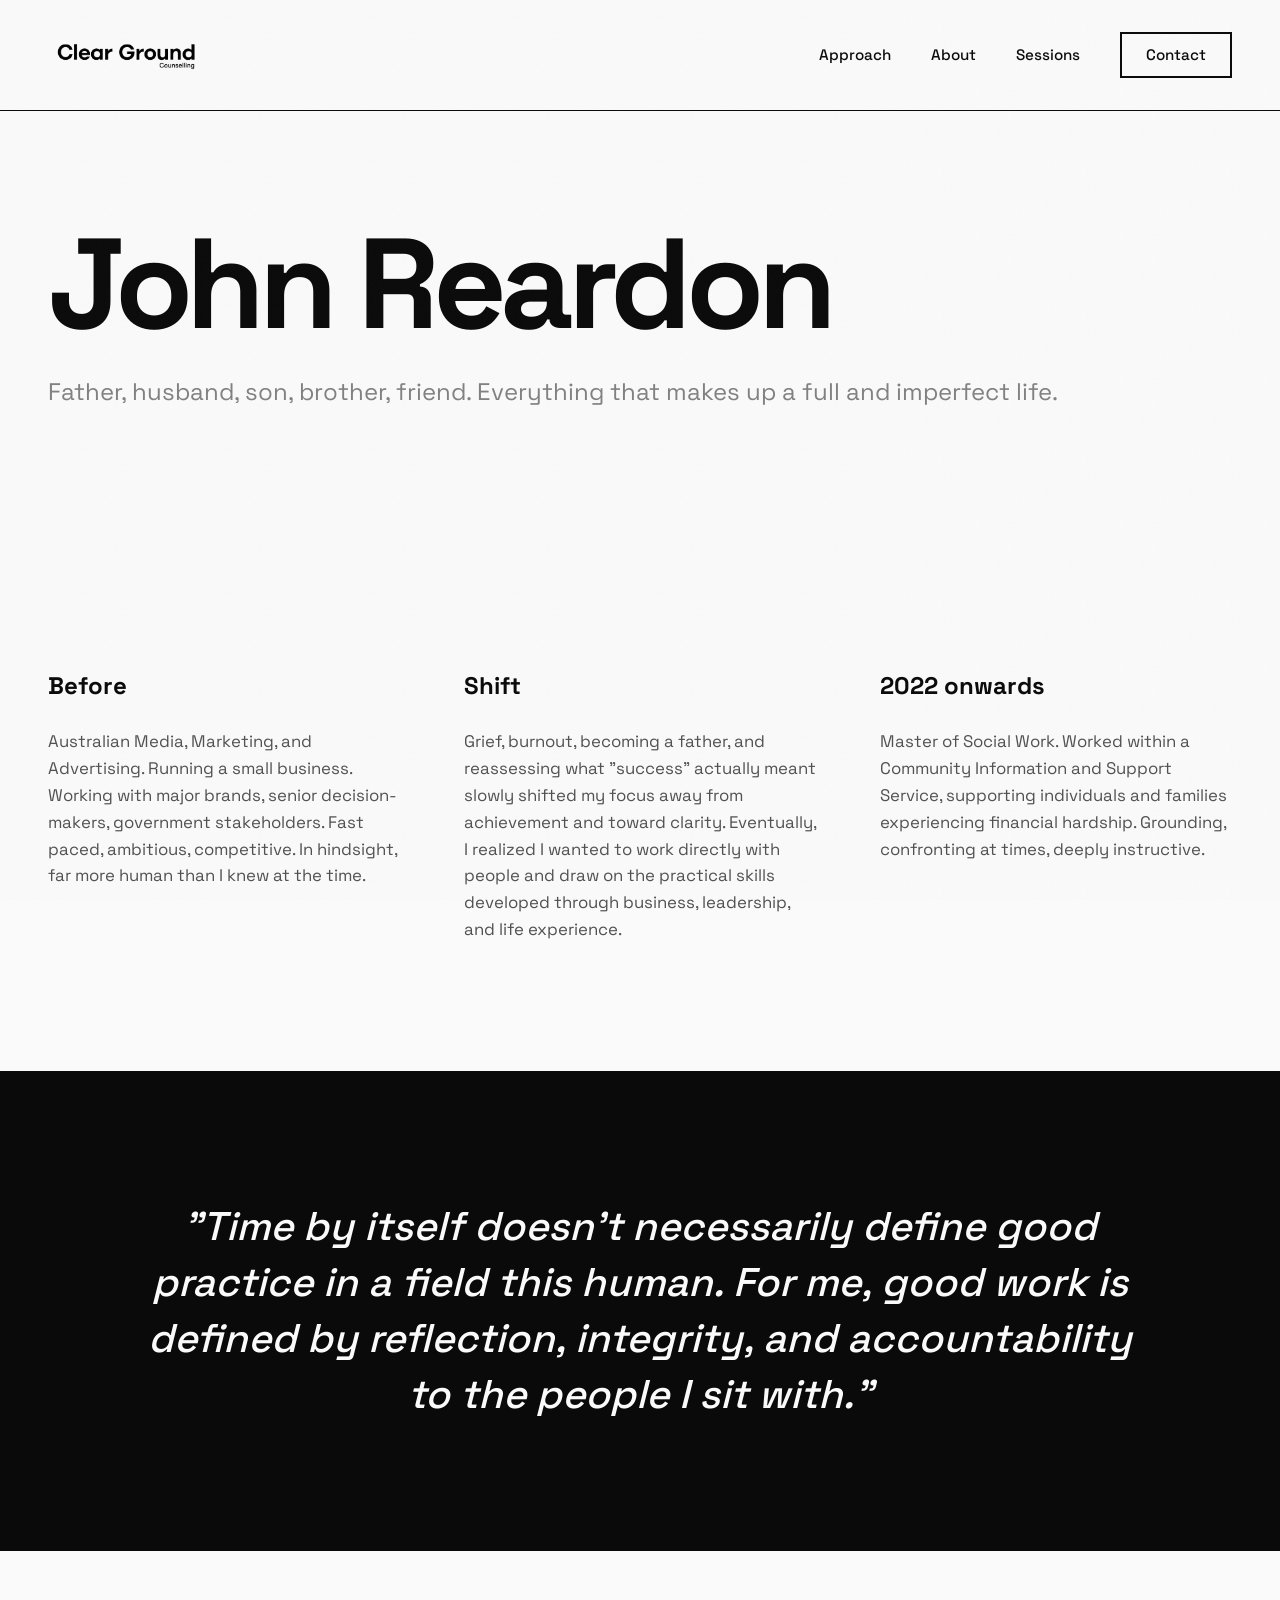
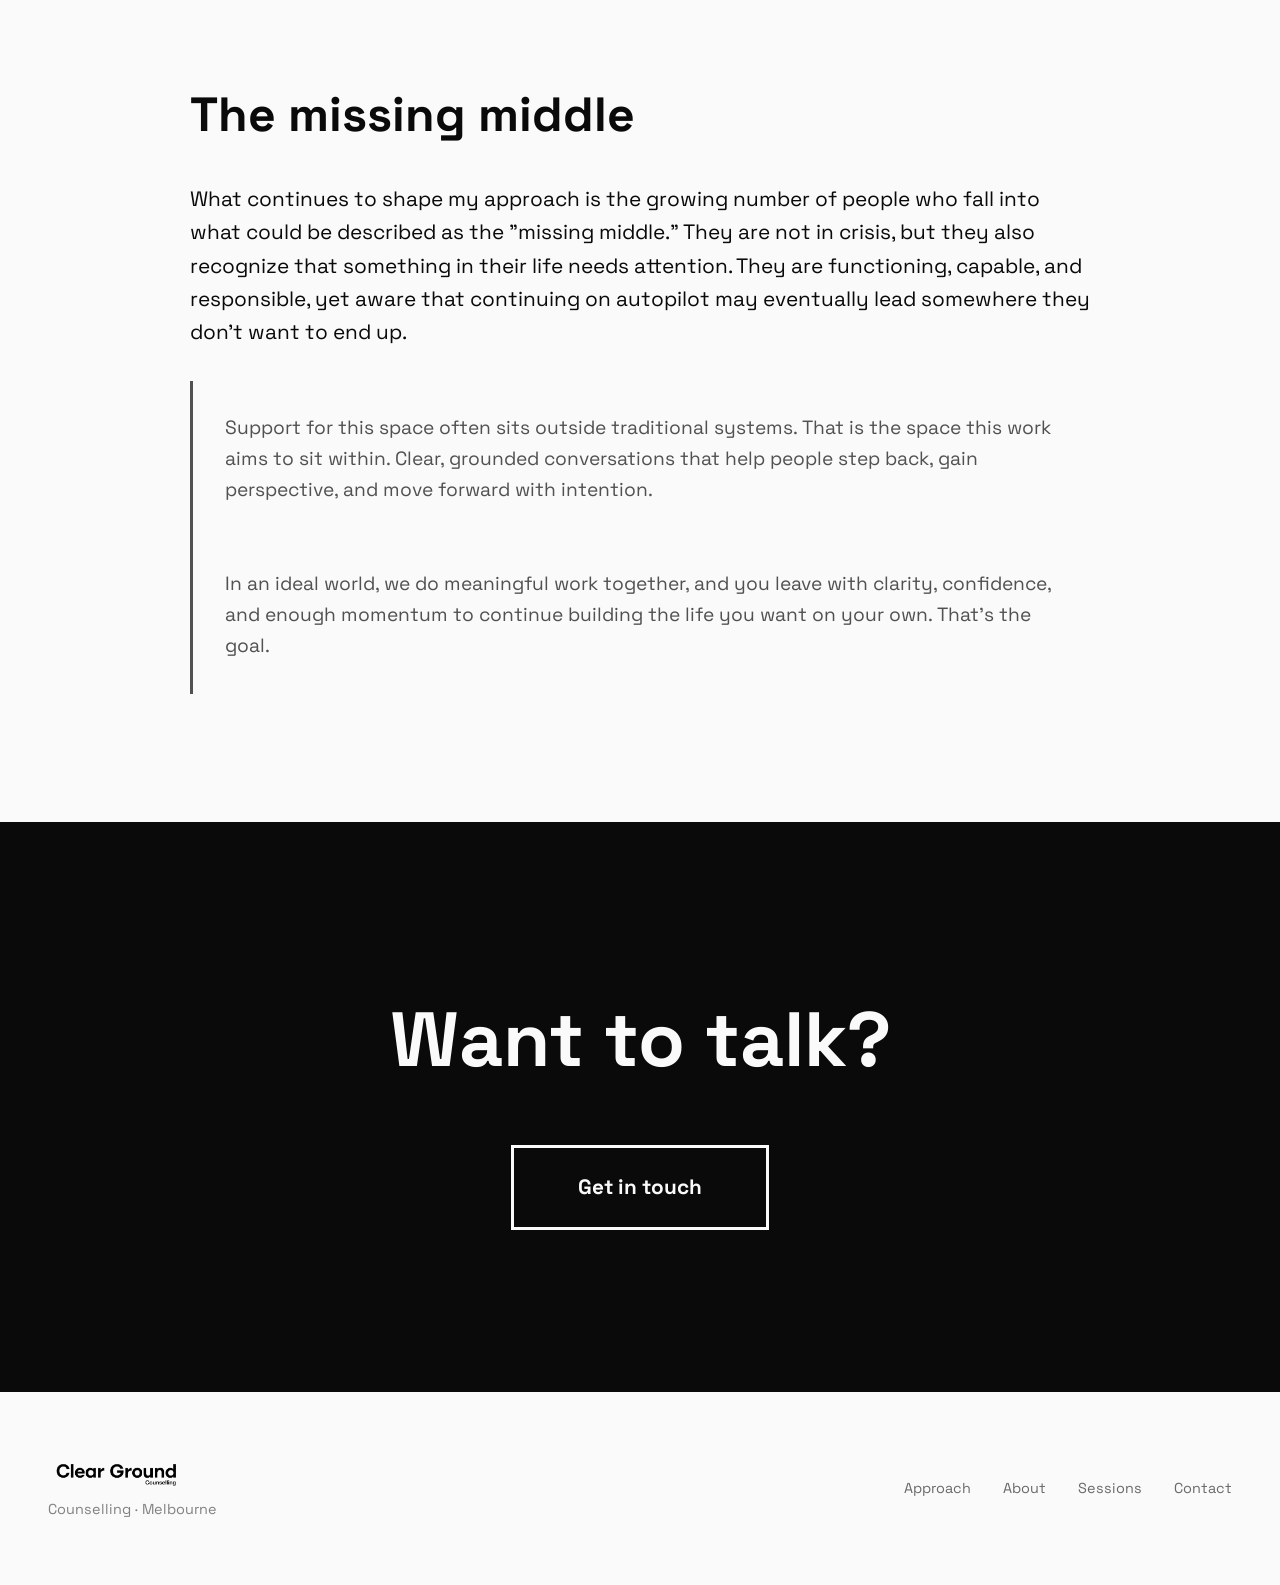
==== about.html @ c2f33ef7 "Add files via upload" ====
<!DOCTYPE html>
<html lang="en">
<head>
    <meta charset="UTF-8">
    <meta name="viewport" content="width=device-width, initial-scale=1.0">
    <title>About — Clear Ground</title>
    <link rel="preconnect" href="https://fonts.googleapis.com">
    <link rel="preconnect" href="https://fonts.gstatic.com" crossorigin>
    <link href="https://fonts.googleapis.com/css2?family=Space+Grotesk:wght@300;400;500;600;700&display=swap" rel="stylesheet">
    <link rel="stylesheet" href="styles.css">
</head>
<body>
    <div class="grain"></div>

    <nav class="nav">
        <a href="index.html" class="nav-logo">
            <img src="assets/logo.png" alt="Clear Ground" class="nav-logo-img">
        </a>
        <button class="mobile-toggle" aria-label="Toggle menu">
            <span></span>
            <span></span>
            <span></span>
        </button>
        <div class="nav-menu">
            <a href="approach.html">Approach</a>
            <a href="about.html">About</a>
            <a href="sessions.html">Sessions</a>
            <a href="contact.html" class="nav-contact">Contact</a>
        </div>
    </nav>

    <main>
        <section class="page-hero">
            <h1 class="page-h1">John Reardon</h1>
            <p class="page-sub">Father, husband, son, brother, friend. Everything that makes up a full and imperfect life.</p>
        </section>

        <section class="bio-section">
            <div class="bio-container">
                <div class="bio-block">
                    <h3>Before</h3>
                    <p>Australian Media, Marketing, and Advertising. Running a small business. Working with major brands, senior decision-makers, government stakeholders. Fast paced, ambitious, competitive. In hindsight, far more human than I knew at the time.</p>
                </div>
                <div class="bio-block">
                    <h3>Shift</h3>
                    <p>Grief, burnout, becoming a father, and reassessing what "success" actually meant slowly shifted my focus away from achievement and toward clarity. Eventually, I realized I wanted to work directly with people and draw on the practical skills developed through business, leadership, and life experience.</p>
                </div>
                <div class="bio-block">
                    <h3>2022 onwards</h3>
                    <p>Master of Social Work. Worked within a Community Information and Support Service, supporting individuals and families experiencing financial hardship. Grounding, confronting at times, deeply instructive.</p>
                </div>
            </div>
        </section>

        <section class="philosophy-section">
            <div class="philosophy-content">
                <blockquote class="philosophy-quote">
                    "Time by itself doesn't necessarily define good practice in a field this human. For me, good work is defined by reflection, integrity, and accountability to the people I sit with."
                </blockquote>
            </div>
        </section>

        <section class="approach-brief">
            <div class="approach-brief-content">
                <h2>The missing middle</h2>
                <p class="approach-brief-text">What continues to shape my approach is the growing number of people who fall into what could be described as the "missing middle." They are not in crisis, but they also recognize that something in their life needs attention. They are functioning, capable, and responsible, yet aware that continuing on autopilot may eventually lead somewhere they don't want to end up.</p>
                <p class="approach-brief-goal">Support for this space often sits outside traditional systems. That is the space this work aims to sit within. Clear, grounded conversations that help people step back, gain perspective, and move forward with intention.</p>
                <p class="approach-brief-goal">In an ideal world, we do meaningful work together, and you leave with clarity, confidence, and enough momentum to continue building the life you want on your own. That's the goal.</p>
            </div>
        </section>

        <section class="cta-final">
            <div class="cta-content">
                <h2>Want to talk?</h2>
                <a href="contact.html" class="cta-big">Get in touch</a>
            </div>
        </section>
    </main>

    <footer class="footer">
        <div class="footer-content">
            <div class="footer-left">
                <img src="assets/logo.png" alt="Clear Ground" class="footer-logo-img">
                <p>Counselling · Melbourne</p>
            </div>
            <div class="footer-right">
                <a href="approach.html">Approach</a>
                <a href="about.html">About</a>
                <a href="sessions.html">Sessions</a>
                <a href="contact.html">Contact</a>
            </div>
        </div>
    </footer>

    <script src="script.js"></script>
</body>
</html>
---- styles.css ----
/* COMPLETE REDESIGN - BOLD & UNCONVENTIONAL */

* {
    margin: 0;
    padding: 0;
    box-sizing: border-box;
}

:root {
    --black: #0a0a0a;
    --white: #fafafa;
    --accent: #ff4400;
}

html {
    scroll-behavior: smooth;
}

body {
    font-family: 'Space Grotesk', -apple-system, sans-serif;
    background: var(--white);
    color: var(--black);
    line-height: 1.5;
    font-size: 18px;
    overflow-x: hidden;
}

/* GRAIN TEXTURE */
.grain {
    position: fixed;
    top: 0;
    left: 0;
    width: 100%;
    height: 100%;
    pointer-events: none;
    opacity: 0.03;
    z-index: 9999;
    background-image: url("data:image/svg+xml,%3Csvg viewBox='0 0 400 400' xmlns='http://www.w3.org/2000/svg'%3E%3Cfilter id='noiseFilter'%3E%3CfeTurbulence type='fractalNoise' baseFrequency='4' numOctaves='3' stitchTiles='stitch'/%3E%3C/filter%3E%3Crect width='100%25' height='100%25' filter='url(%23noiseFilter)'/%3E%3C/svg%3E");
}

/* NAV */
.nav {
    position: fixed;
    top: 0;
    left: 0;
    right: 0;
    padding: 2rem 3rem;
    display: flex;
    justify-content: space-between;
    align-items: center;
    z-index: 1000;
    background: var(--white);
    border-bottom: 1px solid var(--black);
}

.nav-logo {
    font-size: 1.5rem;
    font-weight: 700;
    color: var(--black);
    text-decoration: none;
    letter-spacing: -0.05em;
    display: flex;
    align-items: center;
}

.nav-logo-img {
    height: 40px;
    width: auto;
    display: block;
}

.nav-menu {
    display: flex;
    gap: 2.5rem;
    align-items: center;
}

.nav-menu a {
    color: var(--black);
    text-decoration: none;
    font-size: 0.95rem;
    font-weight: 500;
    transition: opacity 0.2s;
}

.nav-menu a:not(.nav-contact):hover {
    opacity: 0.5;
}

.nav-contact {
    padding: 0.6rem 1.5rem;
    border: 2px solid var(--black);
    font-weight: 600;
    transition: all 0.2s;
}

.nav-contact:hover {
    background: var(--black);
    color: var(--white);
}

.mobile-toggle {
    display: none;
    flex-direction: column;
    gap: 5px;
    background: none;
    border: none;
    cursor: pointer;
    padding: 5px;
    z-index: 1001;
}

.mobile-toggle span {
    width: 25px;
    height: 2px;
    background: var(--black);
    transition: all 0.3s;
}

.mobile-toggle.active span:nth-child(1) {
    transform: rotate(45deg) translate(7px, 7px);
}

.mobile-toggle.active span:nth-child(2) {
    opacity: 0;
}

.mobile-toggle.active span:nth-child(3) {
    transform: rotate(-45deg) translate(7px, -7px);
}

/* HERO FULL */
.hero-full {
    min-height: 100vh;
    padding: 10rem 3rem 6rem;
    display: flex;
    align-items: center;
}

.hero-grid {
    max-width: 1400px;
    margin: 0 auto;
    display: grid;
    grid-template-columns: 1.2fr 1fr;
    gap: 6rem;
    align-items: center;
}

.hero-label {
    font-size: 0.85rem;
    text-transform: uppercase;
    letter-spacing: 0.2em;
    margin-bottom: 2rem;
    opacity: 0.4;
}

.hero-h1 {
    font-size: clamp(5rem, 12vw, 12rem);
    font-weight: 700;
    line-height: 0.9;
    letter-spacing: -0.05em;
    margin-bottom: 0;
}

.hero-box {
    padding: 3rem;
    border: 2px solid var(--black);
    background: var(--white);
}

.hero-box p {
    font-size: 1.3rem;
    line-height: 1.4;
    margin-bottom: 2rem;
}

.hero-btn {
    display: inline-block;
    padding: 1rem 2.5rem;
    background: var(--black);
    color: var(--white);
    text-decoration: none;
    font-weight: 600;
    transition: transform 0.2s;
}

.hero-btn:hover {
    transform: scale(1.05);
}

/* MARQUEE */
.marquee-section {
    padding: 3rem 0;
    border-top: 2px solid var(--black);
    border-bottom: 2px solid var(--black);
    overflow: hidden;
    background: var(--black);
    color: var(--white);
}

.marquee {
    display: flex;
    gap: 4rem;
    animation: marquee 20s linear infinite;
    white-space: nowrap;
}

.marquee span {
    font-size: 3rem;
    font-weight: 700;
    letter-spacing: 0.05em;
}

@keyframes marquee {
    0% { transform: translateX(0); }
    100% { transform: translateX(-50%); }
}

/* PROBLEM SECTION */
.problem-section {
    padding: 8rem 3rem;
}

.problem-grid {
    max-width: 1400px;
    margin: 0 auto;
    display: grid;
    grid-template-columns: repeat(3, 1fr);
    gap: 0;
}

.problem-item {
    padding: 4rem 3rem;
    border: 1px solid var(--black);
}

.problem-num {
    font-size: 0.85rem;
    opacity: 0.3;
    margin-bottom: 2rem;
    letter-spacing: 0.2em;
}

.problem-item h3 {
    font-size: 2rem;
    font-weight: 700;
    margin-bottom: 1rem;
}

.problem-item p {
    font-size: 1.05rem;
    opacity: 0.7;
}

/* APPROACH SECTION */
.approach-section {
    padding: 8rem 3rem;
    background: var(--black);
    color: var(--white);
}

.approach-container {
    max-width: 1400px;
    margin: 0 auto;
    display: grid;
    grid-template-columns: 1fr 1.5fr;
    gap: 6rem;
}

.approach-left h2 {
    font-size: clamp(2.5rem, 5vw, 4rem);
    font-weight: 700;
    line-height: 1.1;
}

.approach-point {
    display: flex;
    gap: 2rem;
    margin-bottom: 3rem;
    align-items: flex-start;
}

.point-icon {
    font-size: 2rem;
    opacity: 0.5;
    flex-shrink: 0;
}

.approach-point p {
    font-size: 1.2rem;
    line-height: 1.5;
}

/* IMAGE BREAK */
.image-break {
    min-height: 80vh;
    background: linear-gradient(135deg, #1a1a1a 0%, #000 100%);
    display: flex;
    align-items: center;
    justify-content: center;
    padding: 6rem 3rem;
}

.image-content {
    max-width: 900px;
    text-align: center;
    color: var(--white);
}

.image-text p {
    font-size: 1.5rem;
    margin-bottom: 2rem;
    opacity: 0.6;
}

.image-text-large {
    font-size: 2.5rem !important;
    font-weight: 700;
    opacity: 1 !important;
    line-height: 1.3;
}

/* PRICING QUICK */
.pricing-quick {
    padding: 8rem 3rem;
}

.pricing-header {
    max-width: 1400px;
    margin: 0 auto 4rem;
}

.pricing-header h2 {
    font-size: 3rem;
    font-weight: 700;
    margin-bottom: 1rem;
}

.pricing-header p {
    font-size: 1.2rem;
    opacity: 0.6;
}

.pricing-cards {
    max-width: 1400px;
    margin: 0 auto 3rem;
    display: grid;
    grid-template-columns: repeat(3, 1fr);
    gap: 2rem;
}

.price-card {
    padding: 3rem;
    border: 2px solid var(--black);
    text-align: center;
    transition: all 0.3s;
}

.price-card:hover {
    background: var(--black);
    color: var(--white);
    transform: translateY(-5px);
}

.price-featured {
    background: var(--black);
    color: var(--white);
}

.price-top {
    font-size: 4rem;
    font-weight: 700;
    margin-bottom: 1rem;
}

.price-label {
    font-size: 1.2rem;
    font-weight: 600;
}

.pricing-link {
    display: block;
    max-width: 1400px;
    margin: 0 auto;
    text-align: center;
    font-size: 1.2rem;
    color: var(--black);
    text-decoration: none;
    font-weight: 600;
    transition: opacity 0.2s;
}

.pricing-link:hover {
    opacity: 0.5;
}

/* CTA FINAL */
.cta-final {
    padding: 10rem 3rem;
    background: var(--black);
    color: var(--white);
    text-align: center;
}

.cta-content h2 {
    font-size: clamp(3rem, 6vw, 6rem);
    font-weight: 700;
    margin-bottom: 3rem;
}

.cta-big {
    display: inline-block;
    padding: 1.5rem 4rem;
    border: 3px solid var(--white);
    color: var(--white);
    text-decoration: none;
    font-size: 1.3rem;
    font-weight: 700;
    transition: all 0.3s;
}

.cta-big:hover {
    background: var(--white);
    color: var(--black);
}

.cta-sub {
    margin-top: 3rem;
    opacity: 0.5;
    font-size: 1rem;
}

/* FOOTER */
.footer {
    padding: 4rem 3rem;
    border-top: 2px solid var(--black);
}

.footer-content {
    max-width: 1400px;
    margin: 0 auto;
    display: flex;
    justify-content: space-between;
    align-items: center;
}

.footer-logo {
    font-size: 1.3rem;
    font-weight: 700;
    margin-bottom: 0.5rem;
}

.footer-logo-img {
    height: 35px;
    width: auto;
    display: block;
    margin-bottom: 0.5rem;
}

.footer-left p {
    opacity: 0.5;
    font-size: 0.9rem;
}

.footer-right {
    display: flex;
    gap: 2rem;
}

.footer-right a {
    color: var(--black);
    text-decoration: none;
    font-size: 0.9rem;
    opacity: 0.6;
    transition: opacity 0.2s;
}

.footer-right a:hover {
    opacity: 1;
}

/* PAGE HERO */
.page-hero {
    min-height: 60vh;
    display: flex;
    flex-direction: column;
    justify-content: center;
    padding: 12rem 3rem 6rem;
}

.page-h1 {
    font-size: clamp(4rem, 10vw, 10rem);
    font-weight: 700;
    line-height: 0.9;
    letter-spacing: -0.05em;
    margin-bottom: 2rem;
}

.page-sub {
    font-size: 1.5rem;
    opacity: 0.5;
}

/* SPLIT CONTENT */
.split-content {
    padding: 8rem 3rem;
    max-width: 1400px;
    margin: 0 auto;
    display: grid;
    grid-template-columns: 400px 1fr;
    gap: 6rem;
}

.split-left-sticky {
    position: sticky;
    top: 150px;
}

.split-left-sticky h2 {
    font-size: 3rem;
    font-weight: 700;
}

.flow-block {
    margin-bottom: 4rem;
    padding-bottom: 4rem;
    border-bottom: 1px solid var(--black);
}

.flow-block:last-child {
    border-bottom: none;
}

.flow-block h3 {
    font-size: 1.8rem;
    font-weight: 700;
    margin-bottom: 1rem;
}

.flow-block p {
    font-size: 1.1rem;
    opacity: 0.7;
    line-height: 1.6;
}

/* WHO SECTION */
.who-section {
    padding: 8rem 3rem;
    background: var(--black);
    color: var(--white);
}

.who-container {
    max-width: 1400px;
    margin: 0 auto;
}

.who-container h2 {
    font-size: 3rem;
    font-weight: 700;
    margin-bottom: 4rem;
}

.who-grid {
    display: grid;
    grid-template-columns: repeat(2, 1fr);
    gap: 2rem;
}

.who-card {
    padding: 3rem;
    border: 2px solid var(--white);
}

.who-card p {
    font-size: 1.2rem;
    line-height: 1.5;
}

/* NOT FOR SECTION */
.not-for-section {
    padding: 8rem 3rem;
}

.not-for-content {
    max-width: 800px;
    margin: 0 auto;
}

.not-for-content h2 {
    font-size: 3rem;
    font-weight: 700;
    margin-bottom: 3rem;
}

.not-for-list {
    list-style: none;
    margin-bottom: 3rem;
}

.not-for-list li {
    font-size: 1.3rem;
    padding: 1rem 0;
    border-bottom: 1px solid var(--black);
}

.not-for-note {
    font-size: 1.2rem;
    opacity: 0.7;
    line-height: 1.6;
}

/* BIO SECTION */
.bio-section {
    padding: 8rem 3rem;
}

.bio-container {
    max-width: 1200px;
    margin: 0 auto;
    display: grid;
    grid-template-columns: repeat(3, 1fr);
    gap: 4rem;
}

.bio-block h3 {
    font-size: 1.5rem;
    font-weight: 700;
    margin-bottom: 1.5rem;
}

.bio-block p {
    font-size: 1.05rem;
    line-height: 1.6;
    opacity: 0.7;
}

/* PHILOSOPHY SECTION */
.philosophy-section {
    padding: 8rem 3rem;
    background: var(--black);
    color: var(--white);
}

.philosophy-content {
    max-width: 1000px;
    margin: 0 auto;
    text-align: center;
}

.philosophy-quote {
    font-size: 2.5rem;
    font-weight: 500;
    line-height: 1.4;
    font-style: italic;
}

/* APPROACH BRIEF */
.approach-brief {
    padding: 8rem 3rem;
}

.approach-brief-content {
    max-width: 900px;
    margin: 0 auto;
}

.approach-brief-content h2 {
    font-size: 3rem;
    font-weight: 700;
    margin-bottom: 2rem;
}

.approach-brief-text {
    font-size: 1.3rem;
    line-height: 1.6;
    margin-bottom: 2rem;
}

.approach-brief-goal {
    font-size: 1.2rem;
    opacity: 0.7;
    line-height: 1.6;
    padding: 2rem;
    border-left: 3px solid var(--black);
}

/* CONTACT HERO */
.contact-hero {
    min-height: 80vh;
    display: flex;
    align-items: center;
    justify-content: center;
    padding: 12rem 3rem 6rem;
}

.contact-hero-content {
    text-align: center;
}

.contact-h1 {
    font-size: clamp(4rem, 10vw, 10rem);
    font-weight: 700;
    margin-bottom: 3rem;
}

.contact-email {
    display: inline-block;
    font-size: 1.8rem;
    color: var(--black);
    text-decoration: none;
    padding: 1.5rem 3rem;
    border: 3px solid var(--black);
    margin: 1rem 0 2rem;
    transition: all 0.3s;
    word-break: break-all;
    max-width: 100%;
}

.contact-email:hover {
    background: var(--black);
    color: var(--white);
}

.contact-location {
    font-size: 1.2rem;
    opacity: 0.5;
}

/* CONTACT FORM SECTION */
.contact-form-section {
    padding: 8rem 3rem;
    background: var(--black);
    color: var(--white);
}

.contact-form-container {
    max-width: 800px;
    margin: 0 auto;
}

.contact-form-container h2 {
    font-size: 3rem;
    font-weight: 700;
    margin-bottom: 3rem;
}

.contact-form {
    display: flex;
    flex-direction: column;
    gap: 2rem;
}

.form-group {
    display: flex;
    flex-direction: column;
    gap: 0.8rem;
}

.form-group label {
    font-size: 0.9rem;
    font-weight: 600;
    text-transform: uppercase;
    letter-spacing: 0.1em;
    opacity: 0.7;
}

.form-group input,
.form-group textarea {
    font-family: 'Space Grotesk', -apple-system, sans-serif;
    font-size: 1.1rem;
    padding: 1.2rem;
    border: 2px solid var(--white);
    background: transparent;
    color: var(--white);
    outline: none;
}

.form-group input:focus,
.form-group textarea:focus {
    background: var(--white);
    color: var(--black);
}

.form-group textarea {
    resize: vertical;
    min-height: 150px;
}

.form-submit {
    font-family: 'Space Grotesk', -apple-system, sans-serif;
    font-size: 1.2rem;
    font-weight: 700;
    padding: 1.5rem 3rem;
    border: 3px solid var(--white);
    background: transparent;
    color: var(--white);
    cursor: pointer;
    transition: all 0.3s;
    text-transform: uppercase;
    letter-spacing: 0.05em;
}

.form-submit:hover {
    background: var(--white);
    color: var(--black);
}

/* CONTACT INFO */
.contact-info {
    padding: 6rem 3rem;
}

.contact-info-grid {
    max-width: 1200px;
    margin: 0 auto;
    display: grid;
    grid-template-columns: repeat(3, 1fr);
    gap: 4rem;
}

.contact-info-item h3 {
    font-size: 1.5rem;
    font-weight: 700;
    margin-bottom: 1rem;
}

.contact-info-item p {
    font-size: 1.1rem;
    opacity: 0.7;
    line-height: 1.6;
}

/* PRICING FULL */
.pricing-full {
    padding: 6rem 3rem;
}

.pricing-full-grid {
    max-width: 1400px;
    margin: 0 auto;
    display: grid;
    grid-template-columns: repeat(3, 1fr);
    gap: 2rem;
}

.pricing-full-card {
    padding: 4rem 3rem;
    border: 2px solid var(--black);
    transition: all 0.3s;
}

.pricing-full-card:hover {
    background: var(--black);
    color: var(--white);
    transform: translateY(-5px);
}

.pricing-full-featured {
    background: var(--black);
    color: var(--white);
}

.pricing-full-price {
    font-size: 5rem;
    font-weight: 700;
    margin-bottom: 1rem;
}

.pricing-full-name {
    font-size: 1.5rem;
    font-weight: 700;
    margin-bottom: 2rem;
}

.pricing-full-card p {
    font-size: 1.05rem;
    line-height: 1.6;
    opacity: 0.7;
}

/* SESSION DETAILS */
.session-details {
    padding: 8rem 3rem;
    background: var(--black);
    color: var(--white);
}

.session-details-container {
    max-width: 1400px;
    margin: 0 auto;
}

.session-details-container h2 {
    font-size: 3rem;
    font-weight: 700;
    margin-bottom: 4rem;
}

.session-details-grid {
    display: grid;
    grid-template-columns: repeat(4, 1fr);
    gap: 3rem;
}

.session-detail-item h3 {
    font-size: 1.5rem;
    font-weight: 700;
    margin-bottom: 1rem;
}

.session-detail-item p {
    opacity: 0.7;
}

/* IMPORTANT INFO */
.important-info {
    padding: 8rem 3rem;
}

.important-info-content {
    max-width: 900px;
    margin: 0 auto;
}

.important-info-content h2 {
    font-size: 3rem;
    font-weight: 700;
    margin-bottom: 3rem;
}

.important-list {
    list-style: none;
}

.important-list li {
    font-size: 1.2rem;
    padding: 1.5rem 0;
    border-bottom: 1px solid var(--black);
}

/* PROCESS SECTION */
.process-section {
    padding: 8rem 3rem;
    background: var(--black);
    color: var(--white);
}

.process-container {
    max-width: 1400px;
    margin: 0 auto;
}

.process-container h2 {
    font-size: 3rem;
    font-weight: 700;
    margin-bottom: 4rem;
}

.process-steps {
    display: grid;
    grid-template-columns: repeat(3, 1fr);
    gap: 3rem;
}

.process-step {
    padding: 3rem;
    border: 2px solid var(--white);
}

.process-step-num {
    font-size: 1rem;
    opacity: 0.5;
    margin-bottom: 2rem;
}

.process-step h3 {
    font-size: 2rem;
    font-weight: 700;
    margin-bottom: 1rem;
}

.process-step p {
    opacity: 0.7;
}

/* RESPONSIVE */
@media (max-width: 1024px) {
    .hero-grid {
        grid-template-columns: 1fr;
        gap: 4rem;
    }
    
    .hero-h1 {
        font-size: clamp(4rem, 10vw, 8rem);
    }
    
    .problem-grid {
        grid-template-columns: 1fr;
    }
    
    .approach-container {
        grid-template-columns: 1fr;
        gap: 3rem;
    }
    
    .pricing-cards,
    .pricing-full-grid {
        grid-template-columns: 1fr;
    }
    
    .split-content {
        grid-template-columns: 1fr;
        gap: 3rem;
    }
    
    .split-left-sticky {
        position: static;
    }
    
    .who-grid {
        grid-template-columns: 1fr;
    }
    
    .bio-container {
        grid-template-columns: 1fr;
        gap: 3rem;
    }
    
    .contact-info-grid,
    .session-details-grid {
        grid-template-columns: repeat(2, 1fr);
    }
    
    .process-steps {
        grid-template-columns: 1fr;
    }
    
    .who-quick-grid {
        grid-template-columns: 1fr;
    }
}

@media (max-width: 768px) {
    .nav {
        padding: 1.5rem;
    }
    
    .nav-logo {
        font-size: 1.2rem;
    }
    
    .nav-logo-img {
        height: 32px;
    }
    
    .mobile-toggle {
        display: flex;
    }
    
    .nav-menu {
        position: fixed;
        top: 73px;
        left: 0;
        right: 0;
        background: var(--white);
        flex-direction: column;
        padding: 2rem;
        gap: 1.5rem;
        border-bottom: 2px solid var(--black);
        transform: translateY(-100%);
        opacity: 0;
        pointer-events: none;
        transition: all 0.3s;
    }
    
    .nav-menu.active {
        transform: translateY(0);
        opacity: 1;
        pointer-events: all;
    }
    
    .nav-contact {
        width: 100%;
        text-align: center;
    }
    
    .hero-full {
        padding: 8rem 1.5rem 4rem;
        min-height: auto;
    }
    
    .hero-h1 {
        font-size: clamp(3rem, 12vw, 6rem);
    }
    
    .hero-box {
        padding: 2rem;
    }
    
    .hero-box p {
        font-size: 1.1rem;
    }
    
    .hero-btn {
        width: 100%;
        text-align: center;
        padding: 1rem 2rem;
    }
    
    .marquee span {
        font-size: 2rem;
    }
    
    .problem-section,
    .approach-section,
    .who-section,
    .not-for-section,
    .bio-section,
    .philosophy-section,
    .approach-brief,
    .pricing-quick,
    .pricing-full,
    .session-details,
    .important-info,
    .process-section,
    .contact-info,
    .contact-form-section {
        padding: 4rem 1.5rem;
    }
    
    .who-quick {
        padding: 4rem 1.5rem !important;
    }
    
    .contact-form-container h2 {
        font-size: 2rem;
    }
    
    .form-group input,
    .form-group textarea {
        font-size: 1rem;
        padding: 1rem;
    }
    
    .form-submit {
        font-size: 1.1rem;
        padding: 1.2rem 2.5rem;
        width: 100%;
    }
    
    .problem-item,
    .who-card,
    .price-card,
    .pricing-full-card,
    .process-step {
        padding: 2rem 1.5rem;
    }
    
    .problem-item h3 {
        font-size: 1.5rem;
    }
    
    .problem-item p {
        font-size: 1rem;
    }
    
    .approach-left h2,
    .page-h1 {
        font-size: clamp(2.5rem, 10vw, 4rem);
    }
    
    .approach-point {
        flex-direction: column;
        gap: 1rem;
    }
    
    .approach-point p {
        font-size: 1rem;
    }
    
    .point-icon {
        font-size: 1.5rem;
    }
    
    .image-break {
        min-height: 60vh;
        padding: 4rem 1.5rem;
    }
    
    .image-text p {
        font-size: 1.1rem;
    }
    
    .image-text-large {
        font-size: 1.8rem !important;
    }
    
    .contact-info-grid,
    .session-details-grid {
        grid-template-columns: 1fr;
    }
    
    .contact-hero {
        padding: 8rem 1.5rem 4rem;
        min-height: auto;
    }
    
    .contact-h1 {
        font-size: clamp(3rem, 10vw, 6rem);
    }
    
    .contact-email,
    .contact-phone {
        font-size: 1.2rem;
        padding: 1rem 1.5rem;
        width: 100%;
        text-align: center;
        word-break: break-all;
        display: block;
    }
    
    .page-hero {
        padding: 8rem 1.5rem 4rem;
        min-height: auto;
    }
    
    .page-sub {
        font-size: 1.2rem;
    }
    
    .split-content {
        padding: 4rem 1.5rem;
    }
    
    .flow-block {
        margin-bottom: 3rem;
        padding-bottom: 3rem;
    }
    
    .flow-block h3 {
        font-size: 1.5rem;
    }
    
    .flow-block p {
        font-size: 1rem;
    }
    
    .who-container h2,
    .not-for-content h2,
    .approach-brief-content h2,
    .pricing-header h2,
    .who-quick-container h2,
    .session-details-container h2,
    .important-info-content h2,
    .process-container h2 {
        font-size: 2rem;
        margin-bottom: 2rem;
    }
    
    .who-card p {
        font-size: 1rem;
    }
    
    .not-for-list li {
        font-size: 1.05rem;
    }
    
    .not-for-note {
        font-size: 1.05rem;
    }
    
    .bio-block h3 {
        font-size: 1.3rem;
    }
    
    .bio-block p {
        font-size: 1rem;
    }
    
    .philosophy-quote {
        font-size: 1.8rem;
    }
    
    .approach-brief-text {
        font-size: 1.1rem;
    }
    
    .approach-brief-goal {
        font-size: 1.05rem;
        padding: 1.5rem;
    }
    
    .pricing-header p {
        font-size: 1.05rem;
    }
    
    .who-quick-grid {
        grid-template-columns: 1fr !important;
        gap: 1.5rem;
    }
    
    .who-quick-item {
        font-size: 1rem;
        padding: 2rem 1.5rem !important;
        line-height: 1.5;
        min-height: auto;
        width: 100%;
    }
    
    .pricing-note {
        font-size: 0.9rem;
        padding: 0 1rem;
    }
    
    .pricing-link {
        font-size: 1.05rem;
    }
    
    .contact-info-item h3 {
        font-size: 1.3rem;
    }
    
    .contact-info-item p {
        font-size: 1rem;
    }
    
    .contact-intro {
        font-size: 1.1rem;
    }
    
    .contact-note {
        font-size: 0.85rem;
        padding: 0 1rem;
    }
    
    .pricing-full-card {
        padding: 3rem 2rem;
    }
    
    .pricing-full-name {
        font-size: 1.3rem;
    }
    
    .pricing-full-card p {
        font-size: 1rem;
    }
    
    .session-detail-item h3 {
        font-size: 1.3rem;
    }
    
    .session-detail-item p {
        font-size: 1rem;
    }
    
    .important-list li {
        font-size: 1.05rem;
        padding: 1.2rem 0;
    }
    
    .process-step h3 {
        font-size: 1.5rem;
    }
    
    .process-step p {
        font-size: 1rem;
    }
    
    .cta-final {
        padding: 6rem 1.5rem;
    }
    
    .cta-content h2 {
        font-size: clamp(2rem, 8vw, 3rem);
        margin-bottom: 2rem;
    }
    
    .cta-big {
        padding: 1.2rem 3rem;
        font-size: 1.1rem;
        width: 100%;
        text-align: center;
    }
    
    .cta-sub {
        font-size: 0.9rem;
        margin-top: 2rem;
    }
    
    .footer {
        padding: 3rem 1.5rem 2rem;
    }
    
    .footer-content {
        flex-direction: column;
        gap: 2rem;
        padding-bottom: 2rem;
    }
    
    .footer-right {
        flex-direction: column;
        gap: 1rem;
    }
    
    .pricing-full-price {
        font-size: 4rem;
    }
    
    .price-top {
        font-size: 3rem;
    }
}

@media (max-width: 480px) {
    body {
        font-size: 16px;
    }
    
    .nav {
        padding: 1rem;
    }
    
    .nav-logo {
        font-size: 1.1rem;
    }
    
    .nav-logo-img {
        height: 28px;
    }
    
    .nav-menu {
        top: 65px;
        padding: 1.5rem;
    }
    
    .hero-full {
        padding: 7rem 1rem 3rem;
    }
    
    .hero-h1 {
        font-size: 2.5rem;
        line-height: 1;
    }
    
    .hero-label {
        font-size: 0.75rem;
        margin-bottom: 1.5rem;
    }
    
    .hero-box {
        padding: 1.5rem;
    }
    
    .hero-box p {
        font-size: 1rem;
        margin-bottom: 1.5rem;
    }
    
    .hero-box-sub {
        font-size: 0.95rem !important;
    }
    
    .hero-btn {
        padding: 0.8rem 2rem;
        font-size: 0.9rem;
    }
    
    .marquee {
        gap: 2rem;
    }
    
    .marquee span {
        font-size: 1.5rem;
    }
    
    .problem-section,
    .approach-section,
    .who-section,
    .not-for-section,
    .bio-section,
    .philosophy-section,
    .approach-brief,
    .pricing-quick,
    .pricing-full,
    .session-details,
    .important-info,
    .process-section,
    .contact-info,
    .contact-form-section,
    .split-content {
        padding: 3rem 1rem;
    }
    
    .contact-form-container h2 {
        font-size: 1.8rem;
        margin-bottom: 2rem;
    }
    
    .contact-form {
        gap: 1.5rem;
    }
    
    .form-group {
        gap: 0.6rem;
    }
    
    .form-group label {
        font-size: 0.75rem;
    }
    
    .form-group input,
    .form-group textarea {
        font-size: 0.95rem;
        padding: 0.9rem;
    }
    
    .form-group textarea {
        min-height: 120px;
    }
    
    .form-submit {
        font-size: 1rem;
        padding: 1rem 2rem;
        border-width: 2px;
    }
    
    .who-quick {
        padding: 3rem 1rem !important;
    }
    
    .problem-item,
    .who-card,
    .price-card,
    .pricing-full-card,
    .process-step {
        padding: 1.5rem 1rem;
    }
    
    .who-quick-item {
        padding: 2rem 1.5rem;
        line-height: 1.5;
    }
    
    .problem-num {
        font-size: 0.75rem;
        margin-bottom: 1rem;
    }
    
    .problem-item h3 {
        font-size: 1.3rem;
        margin-bottom: 0.8rem;
    }
    
    .problem-item p {
        font-size: 0.95rem;
    }
    
    .approach-left h2 {
        font-size: 2rem;
        margin-bottom: 2rem;
    }
    
    .approach-point {
        margin-bottom: 2rem;
    }
    
    .approach-point p {
        font-size: 0.95rem;
    }
    
    .point-icon {
        font-size: 1.2rem;
    }
    
    .image-break {
        min-height: 50vh;
        padding: 3rem 1rem;
    }
    
    .image-text p {
        font-size: 1rem;
        margin-bottom: 1.5rem;
    }
    
    .image-text-large {
        font-size: 1.5rem !important;
    }
    
    .who-container h2,
    .not-for-content h2,
    .approach-brief-content h2,
    .pricing-header h2,
    .session-details-container h2,
    .important-info-content h2,
    .process-container h2 {
        font-size: 1.8rem;
        margin-bottom: 1.5rem;
    }
    
    .who-quick-container h2 {
        font-size: 1.8rem;
        margin-bottom: 2rem;
        line-height: 1.3;
    }
    
    .who-card p {
        font-size: 0.95rem;
    }
    
    .not-for-list li {
        font-size: 1rem;
        padding: 1rem 0;
    }
    
    .not-for-note {
        font-size: 1rem;
    }
    
    .bio-block {
        gap: 2rem;
    }
    
    .bio-block h3 {
        font-size: 1.2rem;
        margin-bottom: 1rem;
    }
    
    .bio-block p {
        font-size: 0.95rem;
    }
    
    .philosophy-quote {
        font-size: 1.5rem;
    }
    
    .approach-brief-text {
        font-size: 1rem;
        margin-bottom: 1.5rem;
    }
    
    .approach-brief-goal {
        font-size: 1rem;
        padding: 1.2rem;
    }
    
    .pricing-header {
        margin-bottom: 2rem;
    }
    
    .pricing-header p {
        font-size: 1rem;
    }
    
    .pricing-cards {
        gap: 1.5rem;
    }
    
    .price-top {
        font-size: 2.5rem;
        margin-bottom: 0.8rem;
    }
    
    .price-label {
        font-size: 1rem;
    }
    
    .who-quick-container h2 {
        font-size: 1.5rem;
        margin-bottom: 2rem;
        line-height: 1.25;
    }
    
    .who-quick-grid {
        grid-template-columns: 1fr !important;
        gap: 1.5rem;
    }
    
    .who-quick-item {
        font-size: 0.95rem;
        padding: 1.5rem 1rem !important;
        line-height: 1.5;
        width: 100%;
    }
    
    .pricing-note {
        font-size: 0.85rem;
        margin: 1.5rem auto 0.8rem;
    }
    
    .pricing-link {
        font-size: 1rem;
    }
    
    .contact-hero {
        padding: 7rem 1rem 3rem;
    }
    
    .contact-h1 {
        font-size: 2.5rem;
        margin-bottom: 2rem;
    }
    
    .contact-intro {
        font-size: 1rem;
        margin-bottom: 2rem;
    }
    
    .contact-email,
    .contact-phone {
        font-size: 0.85rem;
        padding: 0.8rem 1rem;
        margin: 0.8rem 0;
        word-break: break-all;
        display: block;
        border-width: 2px;
    }
    
    .contact-location {
        font-size: 1rem;
    }
    
    .contact-info-grid {
        gap: 2rem;
    }
    
    .contact-info-item h3 {
        font-size: 1.2rem;
        margin-bottom: 0.8rem;
    }
    
    .contact-info-item p {
        font-size: 0.95rem;
    }
    
    .contact-note {
        font-size: 0.8rem;
        margin-top: 3rem;
    }
    
    .page-hero {
        padding: 7rem 1rem 3rem;
    }
    
    .page-h1 {
        font-size: 2.5rem;
        margin-bottom: 1.5rem;
    }
    
    .page-sub {
        font-size: 1rem;
    }
    
    .flow-block {
        margin-bottom: 2rem;
        padding-bottom: 2rem;
    }
    
    .flow-block h3 {
        font-size: 1.3rem;
        margin-bottom: 0.8rem;
    }
    
    .flow-block p {
        font-size: 0.95rem;
    }
    
    .pricing-full-grid {
        gap: 1.5rem;
    }
    
    .pricing-full-card {
        padding: 2.5rem 1.5rem;
    }
    
    .pricing-full-price {
        font-size: 3rem;
        margin-bottom: 0.8rem;
    }
    
    .pricing-full-name {
        font-size: 1.2rem;
        margin-bottom: 1.5rem;
    }
    
    .pricing-full-card p {
        font-size: 0.95rem;
    }
    
    .session-details-grid {
        gap: 2rem;
    }
    
    .session-detail-item h3 {
        font-size: 1.2rem;
        margin-bottom: 0.8rem;
    }
    
    .session-detail-item p {
        font-size: 0.95rem;
    }
    
    .important-list li {
        font-size: 1rem;
        padding: 1rem 0;
    }
    
    .process-steps {
        gap: 2rem;
    }
    
    .process-step {
        padding: 2rem 1.5rem;
    }
    
    .process-step-num {
        font-size: 0.85rem;
        margin-bottom: 1.5rem;
    }
    
    .process-step h3 {
        font-size: 1.3rem;
        margin-bottom: 0.8rem;
    }
    
    .process-step p {
        font-size: 0.95rem;
    }
    
    .cta-final {
        padding: 5rem 1rem;
    }
    
    .cta-content h2 {
        font-size: 1.8rem;
        margin-bottom: 1.5rem;
        line-height: 1.2;
    }
    
    .cta-big {
        padding: 1rem 2rem;
        font-size: 1rem;
        border-width: 2px;
    }
    
    .cta-sub {
        font-size: 0.85rem;
        margin-top: 1.5rem;
    }
    
    .footer {
        padding: 2.5rem 1rem 1.5rem;
    }
    
    .footer-content {
        gap: 1.5rem;
        padding-bottom: 1.5rem;
    }
    
    .footer-logo {
        font-size: 1.1rem;
    }
    
    .footer-logo-img {
        height: 28px;
    }
    
    .footer-left p {
        font-size: 0.85rem;
    }
    
    .footer-right {
        gap: 0.8rem;
    }
    
    .footer-right a {
        font-size: 0.85rem;
    }
}

/* SELECTION */
::selection {
    background: var(--black);
    color: var(--white);
}

/* SMOOTH SCROLL */
html {
    scroll-padding-top: 100px;
}

/* WHO QUICK SECTION */
.who-quick {
    padding: 8rem 3rem;
    background: var(--white);
}

.who-quick-container {
    max-width: 1400px;
    margin: 0 auto;
}

.who-quick-container h2 {
    font-size: 2.5rem;
    font-weight: 700;
    margin-bottom: 4rem;
    line-height: 1.2;
}

.who-quick-grid {
    display: grid;
    grid-template-columns: repeat(3, 1fr);
    gap: 2rem;
}

.who-quick-item {
    padding: 3rem 2.5rem;
    border: 2px solid var(--black);
    font-size: 1.1rem;
    line-height: 1.5;
}

.pricing-note {
    max-width: 1400px;
    margin: 2rem auto 1rem;
    text-align: center;
    font-size: 1rem;
    opacity: 0.6;
}

.hero-box-sub {
    font-size: 1.1rem !important;
    opacity: 0.7;
}

.who-note {
    margin-top: 3rem;
    font-size: 1.1rem;
    opacity: 0.7;
    line-height: 1.6;
}

.contact-intro {
    font-size: 1.3rem;
    margin-bottom: 3rem;
    opacity: 0.7;
}

.contact-phone {
    display: inline-block;
    font-size: 1.8rem;
    color: var(--black);
    text-decoration: none;
    padding: 1.5rem 3rem;
    border: 3px solid var(--black);
    margin: 1rem 0 2rem;
    transition: all 0.3s;
}

.contact-phone:hover {
    background: var(--black);
    color: var(--white);
}

.contact-note {
    max-width: 1200px;
    margin: 4rem auto 0;
    text-align: center;
    font-size: 0.95rem;
    opacity: 0.6;
    font-style: italic;
}

@media (max-width: 1024px) {
    .who-quick-grid {
        grid-template-columns: 1fr !important;
    }
}
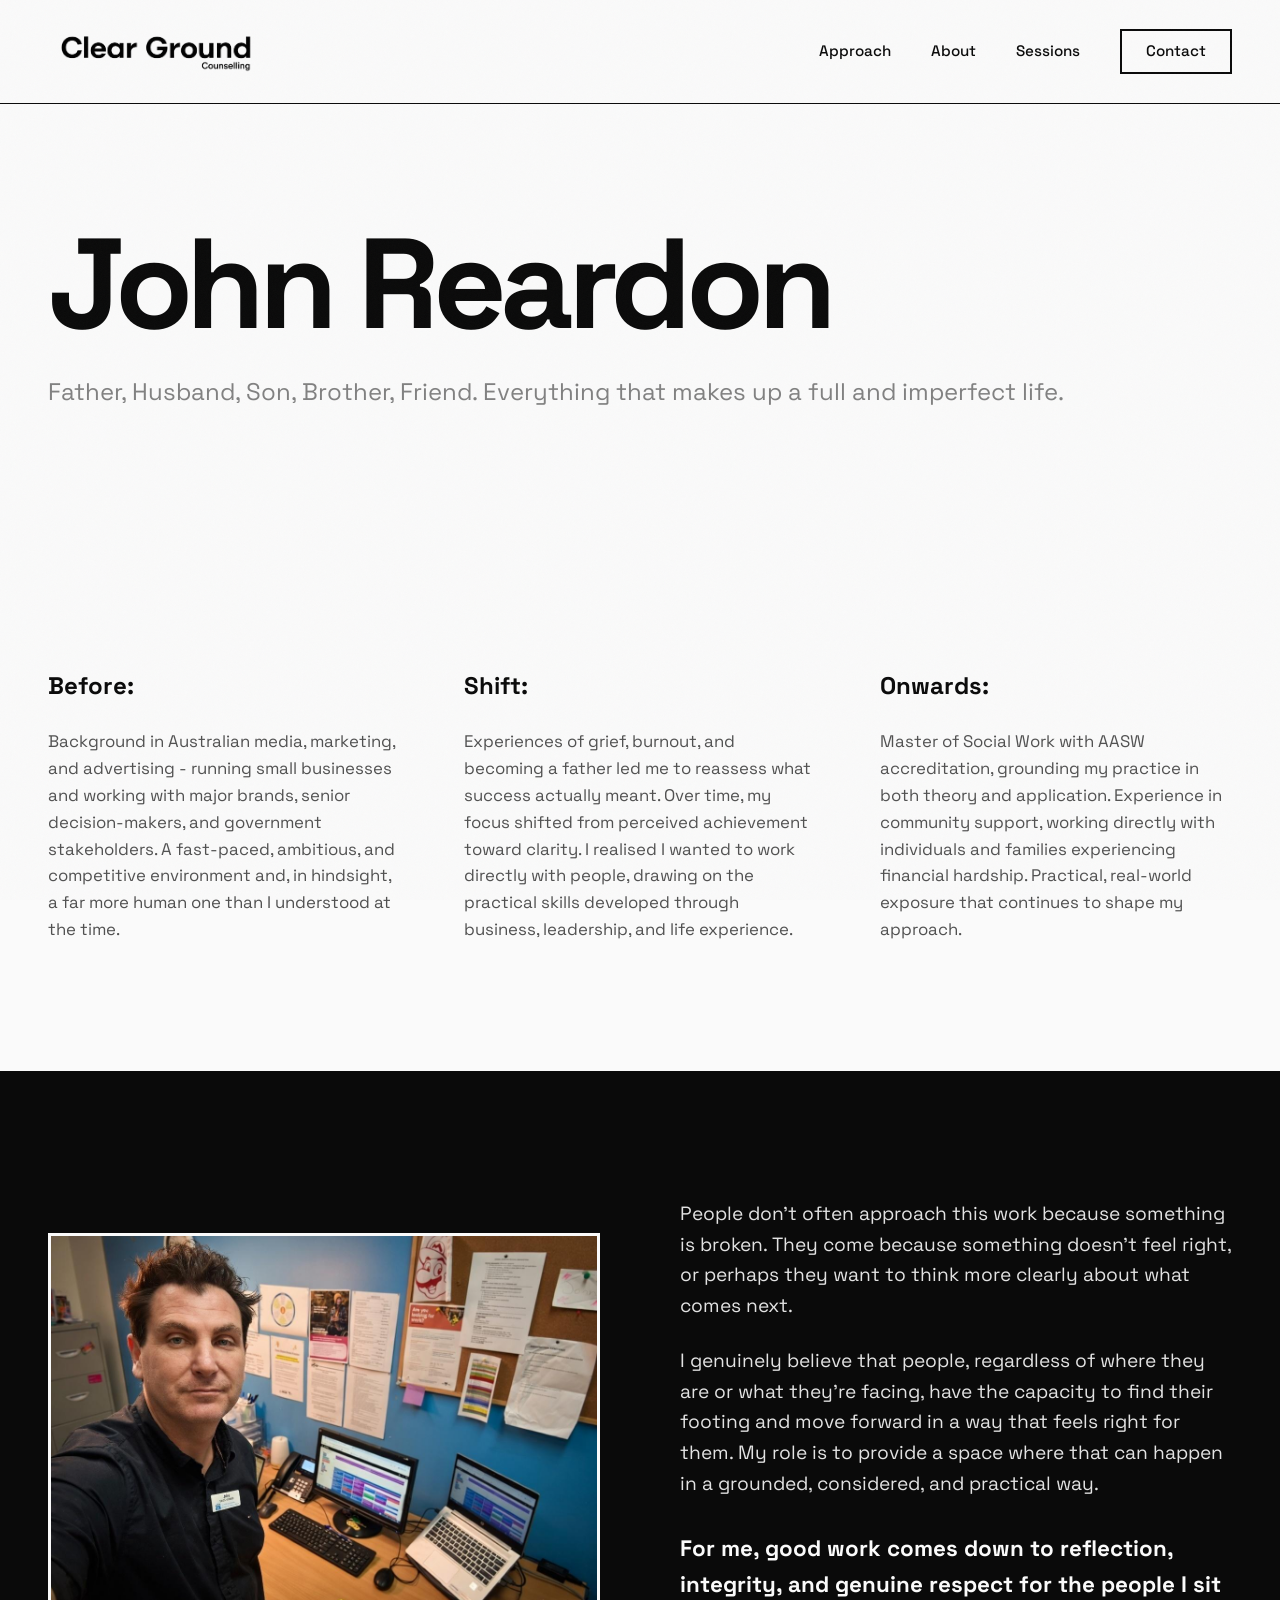
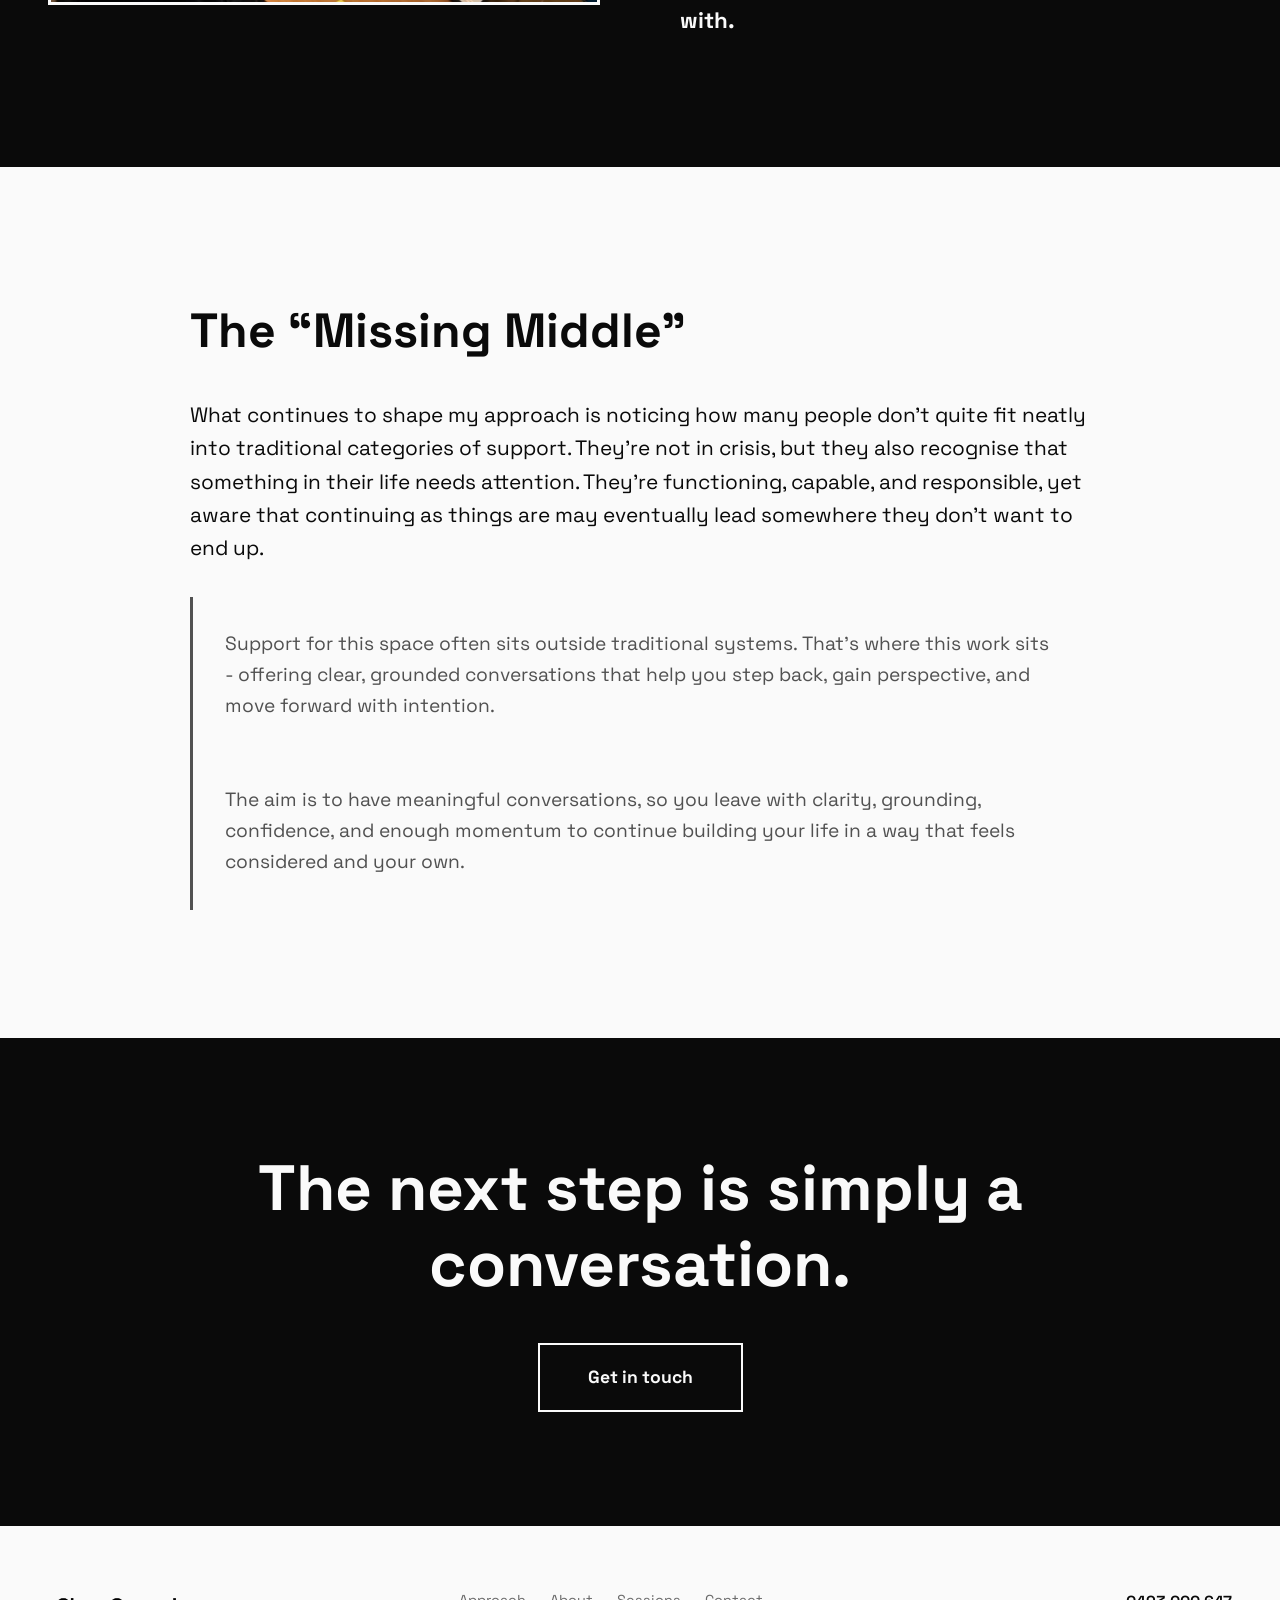
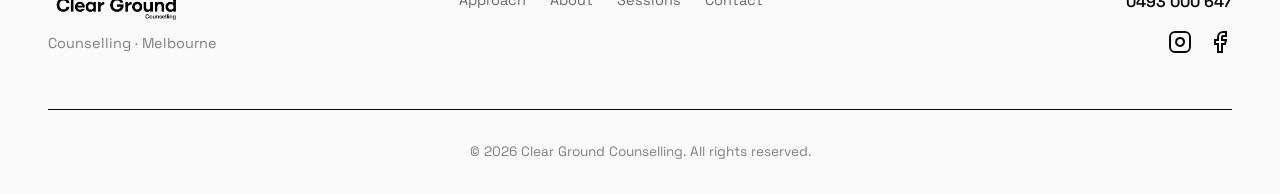
==== commit 28b5cc4b: "Add files via upload" ====
--- a/about.html
+++ b/about.html
@@ -32,46 +32,51 @@
     <main>
         <section class="page-hero">
             <h1 class="page-h1">John Reardon</h1>
-            <p class="page-sub">Father, husband, son, brother, friend. Everything that makes up a full and imperfect life.</p>
+            <p class="page-sub">Father, Husband, Son, Brother, Friend. Everything that makes up a full and imperfect life.</p>
         </section>
 
         <section class="bio-section">
             <div class="bio-container">
                 <div class="bio-block">
-                    <h3>Before</h3>
-                    <p>Australian Media, Marketing, and Advertising. Running a small business. Working with major brands, senior decision-makers, government stakeholders. Fast paced, ambitious, competitive. In hindsight, far more human than I knew at the time.</p>
+                    <h3>Before:</h3>
+                    <p>Background in Australian media, marketing, and advertising - running small businesses and working with major brands, senior decision-makers, and government stakeholders. A fast-paced, ambitious, and competitive environment and, in hindsight, a far more human one than I understood at the time.</p>
                 </div>
                 <div class="bio-block">
-                    <h3>Shift</h3>
-                    <p>Grief, burnout, becoming a father, and reassessing what "success" actually meant slowly shifted my focus away from achievement and toward clarity. Eventually, I realized I wanted to work directly with people and draw on the practical skills developed through business, leadership, and life experience.</p>
+                    <h3>Shift:</h3>
+                    <p>Experiences of grief, burnout, and becoming a father led me to reassess what success actually meant. Over time, my focus shifted from perceived achievement toward clarity. I realised I wanted to work directly with people, drawing on the practical skills developed through business, leadership, and life experience.</p>
                 </div>
                 <div class="bio-block">
-                    <h3>2022 onwards</h3>
-                    <p>Master of Social Work. Worked within a Community Information and Support Service, supporting individuals and families experiencing financial hardship. Grounding, confronting at times, deeply instructive.</p>
+                    <h3>Onwards:</h3>
+                    <p>Master of Social Work with AASW accreditation, grounding my practice in both theory and application. Experience in community support, working directly with individuals and families experiencing financial hardship. Practical, real-world exposure that continues to shape my approach.</p>
                 </div>
             </div>
         </section>
 
         <section class="philosophy-section">
-            <div class="philosophy-content">
-                <blockquote class="philosophy-quote">
-                    "Time by itself doesn't necessarily define good practice in a field this human. For me, good work is defined by reflection, integrity, and accountability to the people I sit with."
-                </blockquote>
+            <div class="philosophy-container">
+                <div class="philosophy-image">
+                    <img src="assets/image.jpg" alt="John Reardon" class="profile-img">
+                </div>
+                <div class="philosophy-text">
+                    <p>People don't often approach this work because something is broken. They come because something doesn't feel right, or perhaps they want to think more clearly about what comes next.</p>
+                    <p>I genuinely believe that people, regardless of where they are or what they're facing, have the capacity to find their footing and move forward in a way that feels right for them. My role is to provide a space where that can happen in a grounded, considered, and practical way.</p>
+                    <p class="philosophy-emphasis">For me, good work comes down to reflection, integrity, and genuine respect for the people I sit with.</p>
+                </div>
             </div>
         </section>
 
         <section class="approach-brief">
             <div class="approach-brief-content">
-                <h2>The missing middle</h2>
-                <p class="approach-brief-text">What continues to shape my approach is the growing number of people who fall into what could be described as the "missing middle." They are not in crisis, but they also recognize that something in their life needs attention. They are functioning, capable, and responsible, yet aware that continuing on autopilot may eventually lead somewhere they don't want to end up.</p>
-                <p class="approach-brief-goal">Support for this space often sits outside traditional systems. That is the space this work aims to sit within. Clear, grounded conversations that help people step back, gain perspective, and move forward with intention.</p>
-                <p class="approach-brief-goal">In an ideal world, we do meaningful work together, and you leave with clarity, confidence, and enough momentum to continue building the life you want on your own. That's the goal.</p>
+                <h2>The “Missing Middle”</h2>
+                <p class="approach-brief-text">What continues to shape my approach is noticing how many people don’t quite fit neatly into traditional categories of support. They’re not in crisis, but they also recognise that something in their life needs attention. They’re functioning, capable, and responsible, yet aware that continuing as things are may eventually lead somewhere they don’t want to end up.</p>
+                <p class="approach-brief-goal">Support for this space often sits outside traditional systems. That’s where this work sits - offering clear, grounded conversations that help you step back, gain perspective, and move forward with intention.</p>
+                <p class="approach-brief-goal">The aim is to have meaningful conversations, so you leave with clarity, grounding, confidence, and enough momentum to continue building your life in a way that feels considered and your own.</p>
             </div>
         </section>
 
         <section class="cta-final">
             <div class="cta-content">
-                <h2>Want to talk?</h2>
+                <h2>The next step is simply a conversation.</h2>
                 <a href="contact.html" class="cta-big">Get in touch</a>
             </div>
         </section>
@@ -83,12 +88,32 @@
                 <img src="assets/logo.png" alt="Clear Ground" class="footer-logo-img">
                 <p>Counselling · Melbourne</p>
             </div>
-            <div class="footer-right">
+            <div class="footer-center">
                 <a href="approach.html">Approach</a>
                 <a href="about.html">About</a>
                 <a href="sessions.html">Sessions</a>
                 <a href="contact.html">Contact</a>
             </div>
+            <div class="footer-right">
+                <a href="tel:0493000647" class="footer-phone">0493 000 647</a>
+                <div class="footer-social">
+                    <a href="https://instagram.com/cleargroundcounselling" target="_blank" rel="noopener" aria-label="Instagram">
+                        <svg width="24" height="24" viewBox="0 0 24 24" fill="none" stroke="currentColor" stroke-width="2">
+                            <rect x="2" y="2" width="20" height="20" rx="5" ry="5"></rect>
+                            <path d="M16 11.37A4 4 0 1 1 12.63 8 4 4 0 0 1 16 11.37z"></path>
+                            <line x1="17.5" y1="6.5" x2="17.51" y2="6.5"></line>
+                        </svg>
+                    </a>
+                    <a href="https://facebook.com/cleargroundcounselling" target="_blank" rel="noopener" aria-label="Facebook">
+                        <svg width="24" height="24" viewBox="0 0 24 24" fill="none" stroke="currentColor" stroke-width="2">
+                            <path d="M18 2h-3a5 5 0 0 0-5 5v3H7v4h3v8h4v-8h3l1-4h-4V7a1 1 0 0 1 1-1h3z"></path>
+                        </svg>
+                    </a>
+                </div>
+            </div>
+        </div>
+        <div class="footer-bottom">
+            <p>&copy; <span id="currentYear"></span> Clear Ground Counselling. All rights reserved.</p>
         </div>
     </footer>
 
--- a/styles.css
+++ b/styles.css
@@ -44,13 +44,14 @@
     top: 0;
     left: 0;
     right: 0;
-    padding: 2rem 3rem;
+    padding: 1.5rem 3rem;
     display: flex;
     justify-content: space-between;
     align-items: center;
     z-index: 1000;
     background: var(--white);
     border-bottom: 1px solid var(--black);
+    min-height: 80px;
 }
 
 .nav-logo {
@@ -64,7 +65,7 @@
 }
 
 .nav-logo-img {
-    height: 40px;
+    height: 55px;
     width: auto;
     display: block;
 }
@@ -188,6 +189,49 @@
     transform: scale(1.05);
 }
 
+/* INTRO SECTION */
+.intro-section {
+    padding: 6rem 3rem;
+    border-top: 2px solid var(--black);
+    border-bottom: 2px solid var(--black);
+    background: var(--black);
+    color: var(--white);
+}
+
+.intro-container {
+    max-width: 1400px;
+    margin: 0 auto;
+    display: grid;
+    grid-template-columns: 350px 1fr;
+    gap: 5rem;
+    align-items: center;
+}
+
+.intro-image {
+    width: 100%;
+}
+
+.intro-profile-img {
+    width: 100%;
+    height: auto;
+    display: block;
+    border: 3px solid var(--white);
+    aspect-ratio: 3/4;
+    object-fit: cover;
+}
+
+.intro-text {
+    display: flex;
+    align-items: center;
+}
+
+.intro-text p {
+    font-size: 1.5rem;
+    line-height: 1.6;
+    font-weight: 500;
+    opacity: 0.9;
+}
+
 /* MARQUEE */
 .marquee-section {
     padding: 3rem 0;
@@ -221,6 +265,16 @@
     padding: 8rem 3rem;
 }
 
+.problem-header {
+    max-width: 1400px;
+    margin: 0 auto 3rem;
+}
+
+.problem-header h2 {
+    font-size: 3rem;
+    font-weight: 700;
+}
+
 .problem-grid {
     max-width: 1400px;
     margin: 0 auto;
@@ -265,6 +319,7 @@
     display: grid;
     grid-template-columns: 1fr 1.5fr;
     gap: 6rem;
+    align-items: center;
 }
 
 .approach-left h2 {
@@ -277,7 +332,11 @@
     display: flex;
     gap: 2rem;
     margin-bottom: 3rem;
-    align-items: flex-start;
+    align-items: center;
+}
+
+.approach-point:last-child {
+    margin-bottom: 0;
 }
 
 .point-icon {
@@ -354,6 +413,7 @@
     border: 2px solid var(--black);
     text-align: center;
     transition: all 0.3s;
+    cursor: pointer;
 }
 
 .price-card:hover {
@@ -365,6 +425,7 @@
 .price-featured {
     background: var(--black);
     color: var(--white);
+    border-width: 3px;
 }
 
 .price-top {
@@ -376,6 +437,12 @@
 .price-label {
     font-size: 1.2rem;
     font-weight: 600;
+}
+
+.price-label-large {
+    font-size: 3rem;
+    font-weight: 700;
+    letter-spacing: -0.02em;
 }
 
 .pricing-link {
@@ -396,25 +463,26 @@
 
 /* CTA FINAL */
 .cta-final {
-    padding: 10rem 3rem;
+    padding: 7rem 3rem;
     background: var(--black);
     color: var(--white);
     text-align: center;
 }
 
 .cta-content h2 {
-    font-size: clamp(3rem, 6vw, 6rem);
-    font-weight: 700;
-    margin-bottom: 3rem;
+    font-size: clamp(2.5rem, 5vw, 4.5rem);
+    font-weight: 700;
+    margin-bottom: 2.5rem;
+    line-height: 1.2;
 }
 
 .cta-big {
     display: inline-block;
-    padding: 1.5rem 4rem;
-    border: 3px solid var(--white);
+    padding: 1.2rem 3rem;
+    border: 2px solid var(--white);
     color: var(--white);
     text-decoration: none;
-    font-size: 1.3rem;
+    font-size: 1.1rem;
     font-weight: 700;
     transition: all 0.3s;
 }
@@ -425,23 +493,25 @@
 }
 
 .cta-sub {
-    margin-top: 3rem;
-    opacity: 0.5;
-    font-size: 1rem;
+    margin-top: 2rem;
+    opacity: 0.4;
+    font-size: 0.9rem;
 }
 
 /* FOOTER */
 .footer {
-    padding: 4rem 3rem;
+    padding: 4rem 3rem 0;
     border-top: 2px solid var(--black);
 }
 
 .footer-content {
     max-width: 1400px;
     margin: 0 auto;
-    display: flex;
-    justify-content: space-between;
-    align-items: center;
+    display: grid;
+    grid-template-columns: 1fr 1fr 1fr;
+    gap: 3rem;
+    align-items: start;
+    padding-bottom: 3rem;
 }
 
 .footer-logo {
@@ -462,12 +532,14 @@
     font-size: 0.9rem;
 }
 
-.footer-right {
+.footer-center {
     display: flex;
-    gap: 2rem;
-}
-
-.footer-right a {
+    flex-direction: row;
+    gap: 1.5rem;
+    align-items: center;
+}
+
+.footer-center a {
     color: var(--black);
     text-decoration: none;
     font-size: 0.9rem;
@@ -475,8 +547,54 @@
     transition: opacity 0.2s;
 }
 
-.footer-right a:hover {
+.footer-center a:hover {
     opacity: 1;
+}
+
+.footer-right {
+    display: flex;
+    flex-direction: column;
+    gap: 1rem;
+    align-items: flex-end;
+}
+
+.footer-phone {
+    color: var(--black);
+    text-decoration: none;
+    font-size: 1rem;
+    font-weight: 600;
+    transition: opacity 0.2s;
+}
+
+.footer-phone:hover {
+    opacity: 0.6;
+}
+
+.footer-social {
+    display: flex;
+    gap: 1rem;
+}
+
+.footer-social a {
+    color: var(--black);
+    transition: opacity 0.2s;
+}
+
+.footer-social a:hover {
+    opacity: 0.5;
+}
+
+.footer-bottom {
+    max-width: 1400px;
+    margin: 0 auto;
+    padding: 2rem 0;
+    border-top: 1px solid var(--black);
+    text-align: center;
+}
+
+.footer-bottom p {
+    font-size: 0.85rem;
+    opacity: 0.5;
 }
 
 /* PAGE HERO */
@@ -608,6 +726,24 @@
     font-size: 1.2rem;
     opacity: 0.7;
     line-height: 1.6;
+    margin-bottom: 2rem;
+}
+
+.about-link-note {
+    font-size: 1.1rem;
+    opacity: 0.8;
+    line-height: 1.6;
+}
+
+.inline-link {
+    color: var(--black);
+    text-decoration: underline;
+    font-weight: 600;
+    transition: opacity 0.2s;
+}
+
+.inline-link:hover {
+    opacity: 0.6;
 }
 
 /* BIO SECTION */
@@ -642,17 +778,43 @@
     color: var(--white);
 }
 
-.philosophy-content {
-    max-width: 1000px;
+.philosophy-container {
+    max-width: 1400px;
     margin: 0 auto;
-    text-align: center;
-}
-
-.philosophy-quote {
-    font-size: 2.5rem;
-    font-weight: 500;
-    line-height: 1.4;
-    font-style: italic;
+    display: grid;
+    grid-template-columns: 1fr 1fr;
+    gap: 5rem;
+    align-items: center;
+}
+
+.philosophy-image {
+    width: 100%;
+}
+
+.profile-img {
+    width: 100%;
+    height: auto;
+    display: block;
+    border: 3px solid var(--white);
+}
+
+.philosophy-text {
+    display: flex;
+    flex-direction: column;
+    gap: 1.5rem;
+}
+
+.philosophy-text p {
+    font-size: 1.2rem;
+    line-height: 1.6;
+    opacity: 0.9;
+}
+
+.philosophy-emphasis {
+    font-size: 1.4rem !important;
+    font-weight: 700;
+    opacity: 1 !important;
+    margin-top: 0.5rem !important;
 }
 
 /* APPROACH BRIEF */
@@ -942,7 +1104,7 @@
 /* PROCESS SECTION */
 .process-section {
     padding: 8rem 3rem;
-    background: var(--black);
+    background: linear-gradient(135deg, #1a1a1a 0%, #000 100%);
     color: var(--white);
 }
 
@@ -995,6 +1157,21 @@
         font-size: clamp(4rem, 10vw, 8rem);
     }
     
+    .intro-container {
+        grid-template-columns: 1fr;
+        gap: 3rem;
+    }
+    
+    .intro-image {
+        max-width: 300px;
+        margin: 0 auto;
+    }
+    
+    .intro-text p {
+        font-size: 1.15rem;
+        text-align: center;
+    }
+    
     .problem-grid {
         grid-template-columns: 1fr;
     }
@@ -1039,11 +1216,25 @@
     .who-quick-grid {
         grid-template-columns: 1fr;
     }
+    
+    .philosophy-container {
+        grid-template-columns: 1fr;
+        gap: 3rem;
+    }
+    
+    .philosophy-text p {
+        font-size: 1.1rem;
+    }
+    
+    .philosophy-emphasis {
+        font-size: 1.25rem !important;
+    }
 }
 
 @media (max-width: 768px) {
     .nav {
-        padding: 1.5rem;
+        padding: 1.2rem 1.5rem;
+        min-height: 70px;
     }
     
     .nav-logo {
@@ -1051,7 +1242,7 @@
     }
     
     .nav-logo-img {
-        height: 32px;
+        height: 45px;
     }
     
     .mobile-toggle {
@@ -1106,6 +1297,26 @@
         width: 100%;
         text-align: center;
         padding: 1rem 2rem;
+    }
+    
+    .intro-section {
+        padding: 4rem 1.5rem;
+    }
+    
+    .intro-container {
+        gap: 2.5rem;
+    }
+    
+    .intro-image {
+        max-width: 280px;
+    }
+    
+    .intro-profile-img {
+        border-width: 2px;
+    }
+    
+    .intro-text p {
+        font-size: 1.2rem;
     }
     
     .marquee span {
@@ -1129,6 +1340,19 @@
         padding: 4rem 1.5rem;
     }
     
+    .philosophy-text p {
+        font-size: 1.05rem;
+    }
+    
+    .philosophy-emphasis {
+        font-size: 1.15rem !important;
+    }
+    
+    .problem-header h2 {
+        font-size: 2rem;
+        margin-bottom: 2rem;
+    }
+    
     .who-quick {
         padding: 4rem 1.5rem !important;
     }
@@ -1278,8 +1502,41 @@
         font-size: 1rem;
     }
     
+    .philosophy-section {
+        padding: 4rem 1.5rem;
+    }
+    
     .philosophy-quote {
         font-size: 1.8rem;
+    }
+    
+    .philosophy-container {
+        grid-template-columns: 1fr;
+        gap: 4rem;
+    }
+    
+    .philosophy-image {
+        max-width: 350px;
+        margin: 0 auto;
+        position: static;
+    }
+    
+    .profile-img {
+        border-width: 2px;
+    }
+    
+    .philosophy-text {
+        gap: 1.2rem;
+    }
+    
+    .philosophy-text p {
+        font-size: 1.1rem;
+        line-height: 1.6;
+    }
+    
+    .philosophy-emphasis {
+        font-size: 1.2rem !important;
+        margin-top: 0.3rem;
     }
     
     .approach-brief-text {
@@ -1368,7 +1625,7 @@
     }
     
     .cta-final {
-        padding: 6rem 1.5rem;
+        padding: 5rem 1.5rem;
     }
     
     .cta-content h2 {
@@ -1377,30 +1634,40 @@
     }
     
     .cta-big {
-        padding: 1.2rem 3rem;
-        font-size: 1.1rem;
+        padding: 1.1rem 2.5rem;
+        font-size: 1rem;
         width: 100%;
         text-align: center;
     }
     
     .cta-sub {
-        font-size: 0.9rem;
-        margin-top: 2rem;
+        font-size: 0.85rem;
+        margin-top: 1.8rem;
     }
     
     .footer {
-        padding: 3rem 1.5rem 2rem;
+        padding: 3rem 1.5rem 0;
     }
     
     .footer-content {
-        flex-direction: column;
+        grid-template-columns: 1fr;
         gap: 2rem;
         padding-bottom: 2rem;
-    }
-    
-    .footer-right {
+        text-align: center;
+    }
+    
+    .footer-center {
         flex-direction: column;
         gap: 1rem;
+        align-items: center;
+    }
+    
+    .footer-right {
+        align-items: center;
+    }
+    
+    .footer-bottom {
+        padding: 1.5rem 0;
     }
     
     .pricing-full-price {
@@ -1409,6 +1676,10 @@
     
     .price-top {
         font-size: 3rem;
+    }
+    
+    .price-label-large {
+        font-size: 2rem;
     }
 }
 
@@ -1419,6 +1690,7 @@
     
     .nav {
         padding: 1rem;
+        min-height: 60px;
     }
     
     .nav-logo {
@@ -1426,11 +1698,11 @@
     }
     
     .nav-logo-img {
-        height: 28px;
+        height: 38px;
     }
     
     .nav-menu {
-        top: 65px;
+        top: 60px;
         padding: 1.5rem;
     }
     
@@ -1464,6 +1736,23 @@
     .hero-btn {
         padding: 0.8rem 2rem;
         font-size: 0.9rem;
+    }
+    
+    .intro-section {
+        padding: 3rem 1rem;
+    }
+    
+    .intro-container {
+        gap: 2rem;
+    }
+    
+    .intro-image {
+        max-width: 240px;
+    }
+    
+    .intro-text p {
+        font-size: 1.05rem;
+        line-height: 1.5;
     }
     
     .marquee {
@@ -1492,6 +1781,23 @@
         padding: 3rem 1rem;
     }
     
+    .philosophy-text p {
+        font-size: 0.95rem;
+    }
+    
+    .philosophy-emphasis {
+        font-size: 1.05rem !important;
+    }
+    
+    .profile-img {
+        border-width: 2px;
+    }
+    
+    .problem-header h2 {
+        font-size: 1.8rem;
+        margin-bottom: 1.5rem;
+    }
+    
     .contact-form-container h2 {
         font-size: 1.8rem;
         margin-bottom: 2rem;
@@ -1630,8 +1936,40 @@
         font-size: 0.95rem;
     }
     
+    .philosophy-section {
+        padding: 3rem 1rem;
+    }
+    
     .philosophy-quote {
         font-size: 1.5rem;
+    }
+    
+    .philosophy-container {
+        grid-template-columns: 1fr;
+        gap: 3rem;
+    }
+    
+    .philosophy-image {
+        max-width: 450px;
+        margin: 0 auto;
+    }
+    
+    .profile-img {
+        border-width: 2px;
+    }
+    
+    .philosophy-text {
+        gap: 1rem;
+    }
+    
+    .philosophy-text p {
+        font-size: 0.95rem;
+        line-height: 1.5;
+    }
+    
+    .philosophy-emphasis {
+        font-size: 1rem !important;
+        margin-top: 0.2rem;
     }
     
     .approach-brief-text {
@@ -1828,33 +2166,53 @@
     }
     
     .cta-final {
-        padding: 5rem 1rem;
+        padding: 4rem 1rem;
     }
     
     .cta-content h2 {
-        font-size: 1.8rem;
+        font-size: 1.6rem;
         margin-bottom: 1.5rem;
         line-height: 1.2;
     }
     
     .cta-big {
         padding: 1rem 2rem;
-        font-size: 1rem;
+        font-size: 0.95rem;
         border-width: 2px;
     }
     
     .cta-sub {
-        font-size: 0.85rem;
+        font-size: 0.8rem;
         margin-top: 1.5rem;
     }
     
     .footer {
-        padding: 2.5rem 1rem 1.5rem;
+        padding: 2.5rem 1rem 0;
     }
     
     .footer-content {
-        gap: 1.5rem;
+        grid-template-columns: 1fr;
+        gap: 2rem;
         padding-bottom: 1.5rem;
+        text-align: center;
+    }
+    
+    .footer-center {
+        flex-direction: column;
+        gap: 0.8rem;
+        align-items: center;
+    }
+    
+    .footer-right {
+        align-items: center;
+    }
+    
+    .footer-bottom {
+        padding: 1.2rem 0;
+    }
+    
+    .footer-bottom p {
+        font-size: 0.75rem;
     }
     
     .footer-logo {
@@ -1863,18 +2221,20 @@
     
     .footer-logo-img {
         height: 28px;
+        margin: 0 auto 0.5rem;
     }
     
     .footer-left p {
         font-size: 0.85rem;
     }
     
-    .footer-right {
-        gap: 0.8rem;
-    }
-    
-    .footer-right a {
-        font-size: 0.85rem;
+    .footer-phone {
+        font-size: 0.9rem;
+    }
+    
+    .footer-social svg {
+        width: 20px;
+        height: 20px;
     }
 }
 
@@ -1931,13 +2291,6 @@
 .hero-box-sub {
     font-size: 1.1rem !important;
     opacity: 0.7;
-}
-
-.who-note {
-    margin-top: 3rem;
-    font-size: 1.1rem;
-    opacity: 0.7;
-    line-height: 1.6;
 }
 
 .contact-intro {
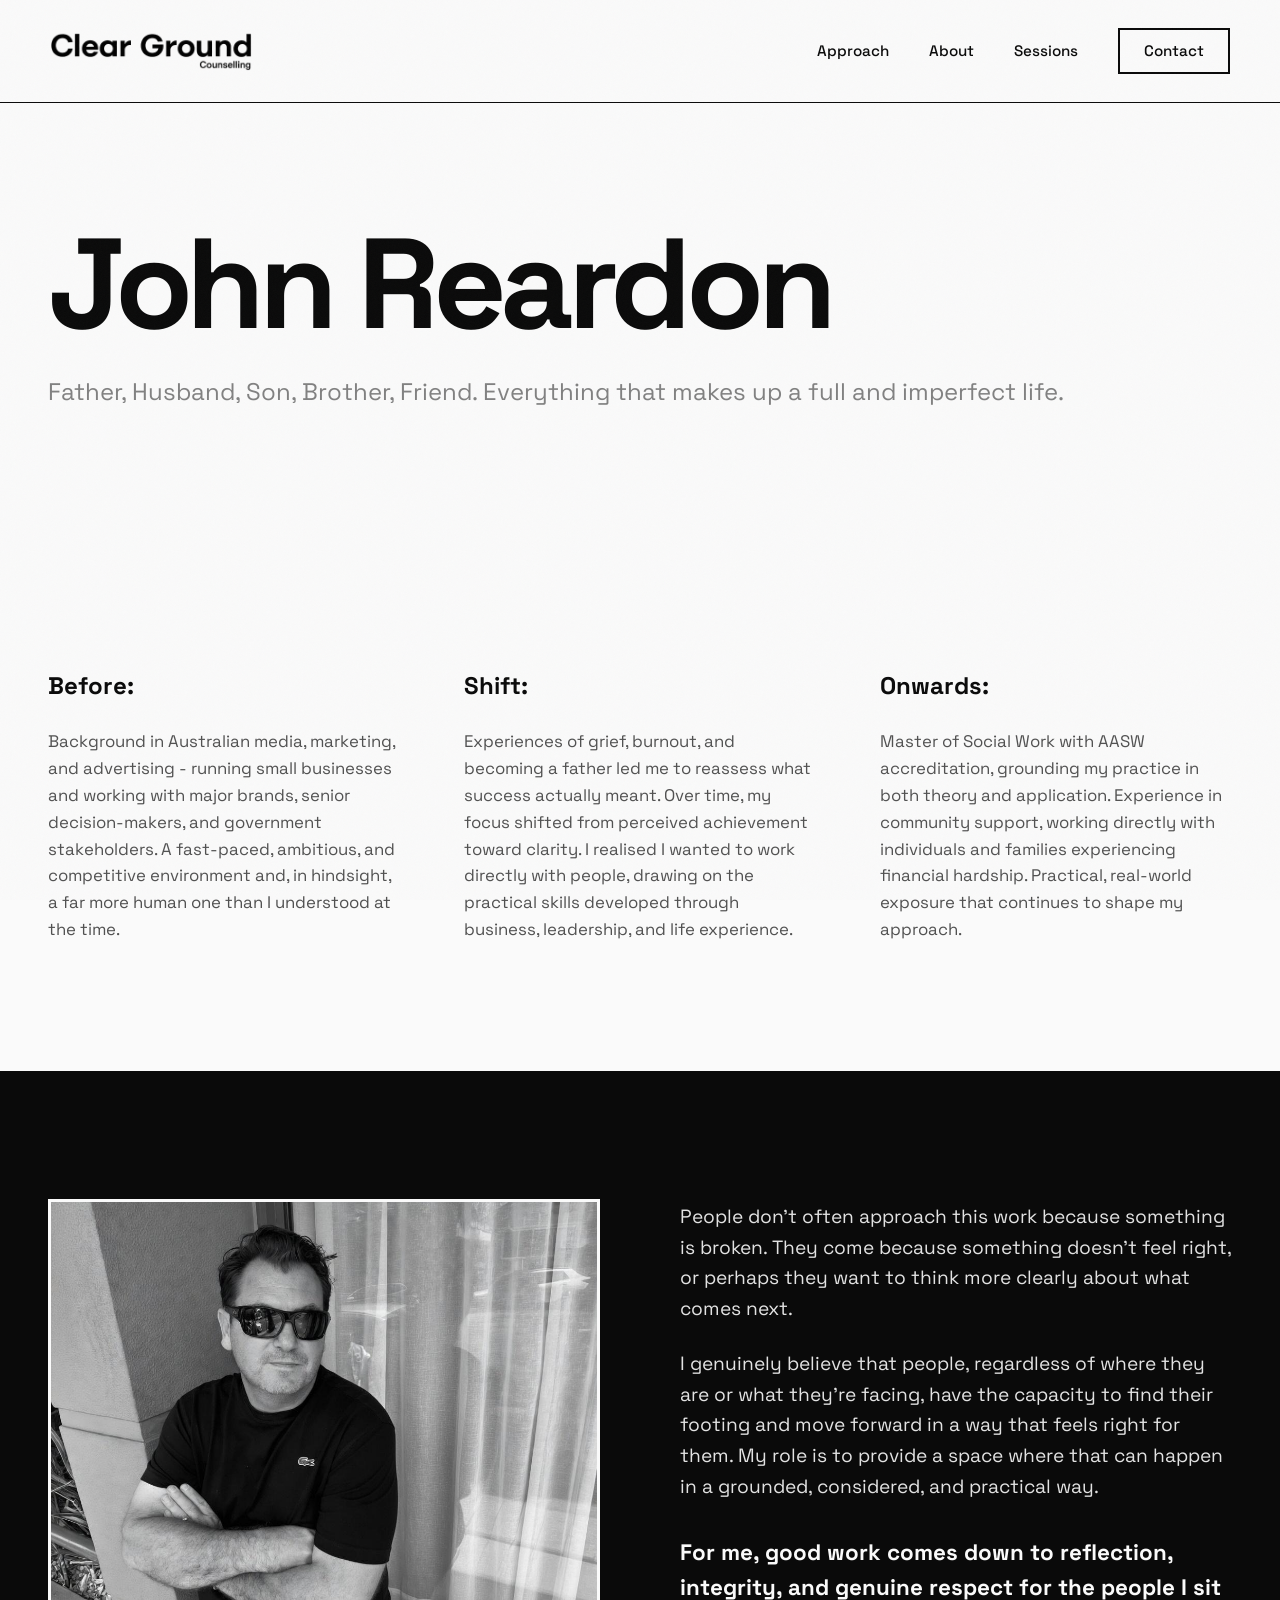
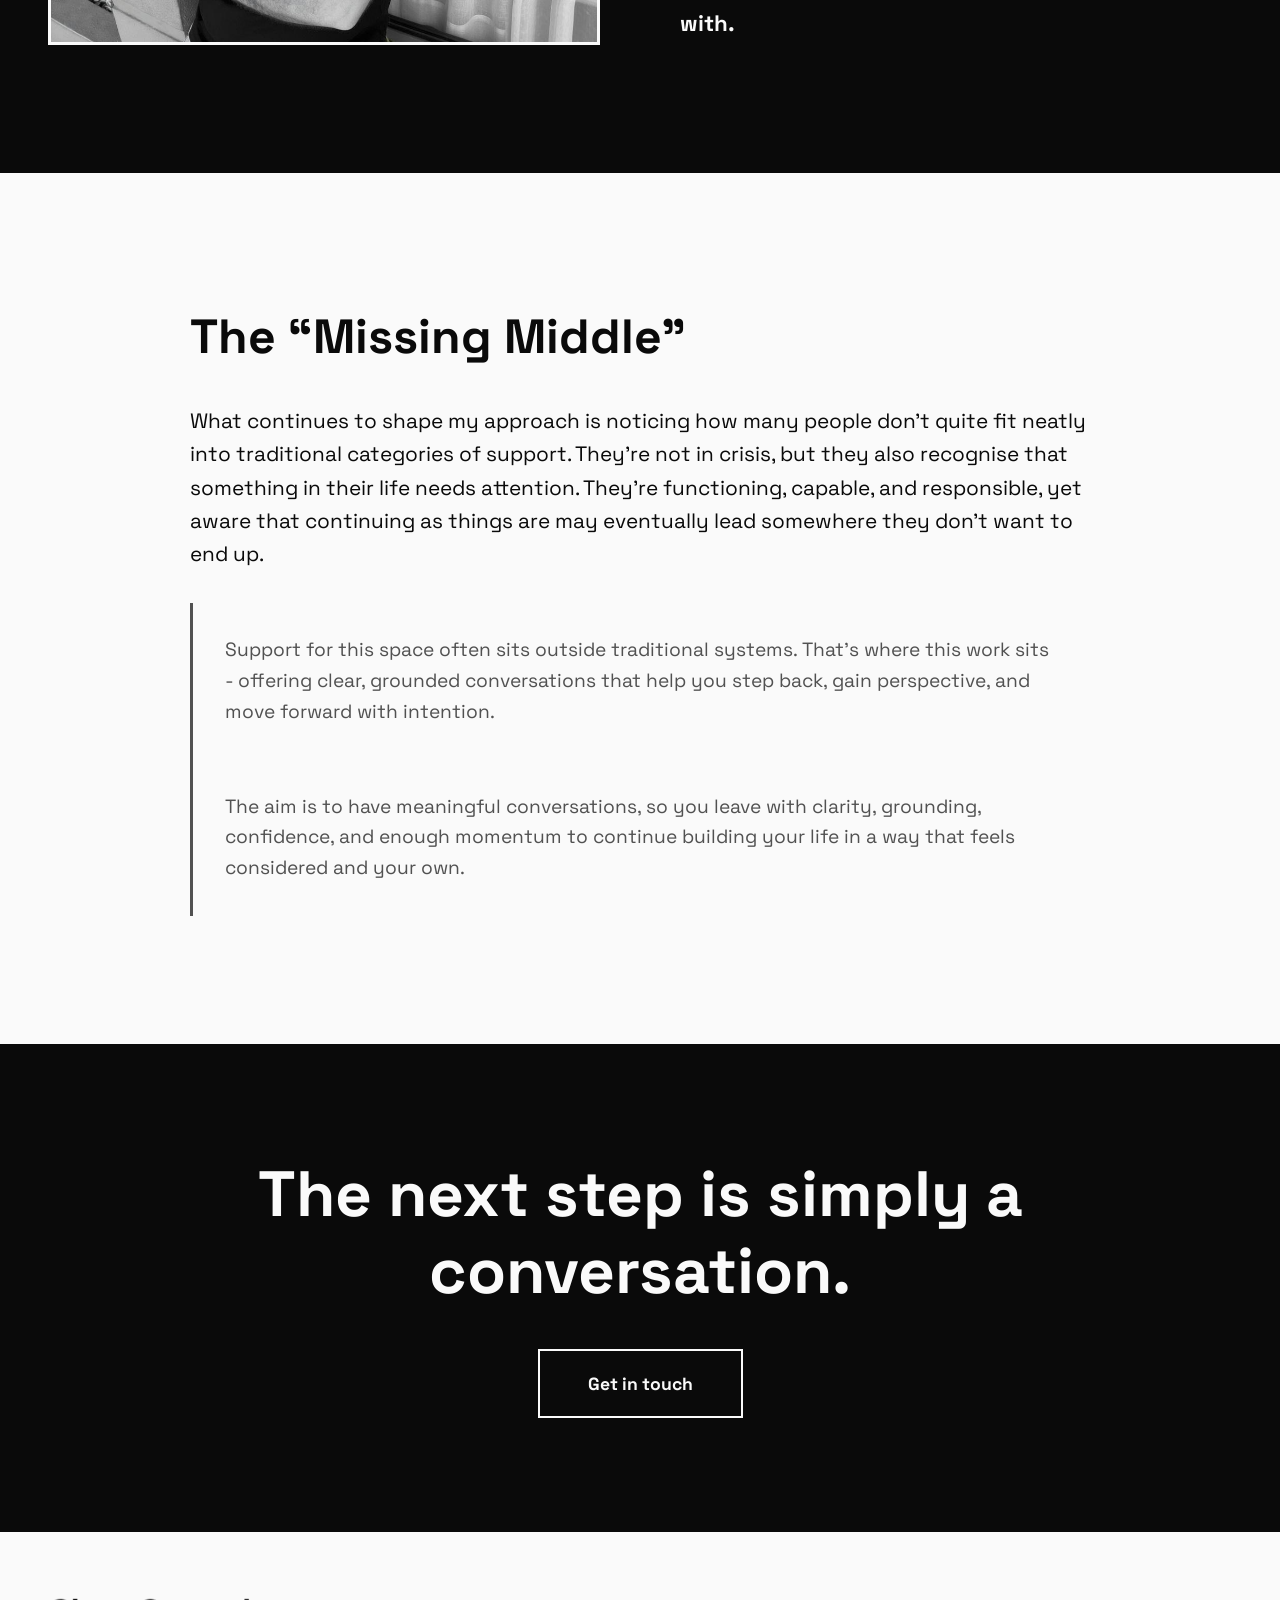
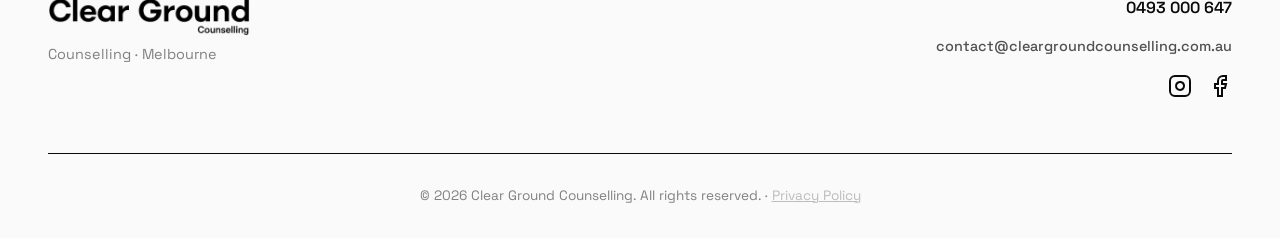
==== commit 0d5a8057: "Add files via upload" ====
--- a/about.html
+++ b/about.html
@@ -55,7 +55,7 @@
         <section class="philosophy-section">
             <div class="philosophy-container">
                 <div class="philosophy-image">
-                    <img src="assets/image.jpg" alt="John Reardon" class="profile-img">
+                    <img src="assets/image2.jpg" alt="John Reardon" class="profile-img">
                 </div>
                 <div class="philosophy-text">
                     <p>People don't often approach this work because something is broken. They come because something doesn't feel right, or perhaps they want to think more clearly about what comes next.</p>
@@ -88,14 +88,9 @@
                 <img src="assets/logo.png" alt="Clear Ground" class="footer-logo-img">
                 <p>Counselling · Melbourne</p>
             </div>
-            <div class="footer-center">
-                <a href="approach.html">Approach</a>
-                <a href="about.html">About</a>
-                <a href="sessions.html">Sessions</a>
-                <a href="contact.html">Contact</a>
-            </div>
             <div class="footer-right">
                 <a href="tel:0493000647" class="footer-phone">0493 000 647</a>
+                <a href="mailto:contact@cleargroundcounselling.com.au" class="footer-email">contact@cleargroundcounselling.com.au</a>
                 <div class="footer-social">
                     <a href="https://instagram.com/cleargroundcounselling" target="_blank" rel="noopener" aria-label="Instagram">
                         <svg width="24" height="24" viewBox="0 0 24 24" fill="none" stroke="currentColor" stroke-width="2">
@@ -104,7 +99,7 @@
                             <line x1="17.5" y1="6.5" x2="17.51" y2="6.5"></line>
                         </svg>
                     </a>
-                    <a href="https://facebook.com/cleargroundcounselling" target="_blank" rel="noopener" aria-label="Facebook">
+                    <a href="https://www.facebook.com/profile.php?id=61579432760251" target="_blank" rel="noopener" aria-label="Facebook">
                         <svg width="24" height="24" viewBox="0 0 24 24" fill="none" stroke="currentColor" stroke-width="2">
                             <path d="M18 2h-3a5 5 0 0 0-5 5v3H7v4h3v8h4v-8h3l1-4h-4V7a1 1 0 0 1 1-1h3z"></path>
                         </svg>
@@ -113,7 +108,7 @@
             </div>
         </div>
         <div class="footer-bottom">
-            <p>&copy; <span id="currentYear"></span> Clear Ground Counselling. All rights reserved.</p>
+            <p>&copy; <span id="currentYear"></span> Clear Ground Counselling. All rights reserved. · <a href="privacy.html" class="footer-link">Privacy Policy</a></p>
         </div>
     </footer>
 
--- a/styles.css
+++ b/styles.css
@@ -44,7 +44,7 @@
     top: 0;
     left: 0;
     right: 0;
-    padding: 1.5rem 3rem;
+    padding: 1.750rem 3.125rem;
     display: flex;
     justify-content: space-between;
     align-items: center;
@@ -65,7 +65,7 @@
 }
 
 .nav-logo-img {
-    height: 55px;
+    height: 40px;
     width: auto;
     display: block;
 }
@@ -225,11 +225,25 @@
     align-items: center;
 }
 
+.intro-text-content {
+    display: flex;
+    flex-direction: column;
+    gap: 1.5rem;
+}
+
 .intro-text p {
-    font-size: 1.5rem;
+    font-size: 1.3rem;
     line-height: 1.6;
-    font-weight: 500;
+    font-weight: 400;
     opacity: 0.9;
+    margin: 0;
+}
+
+.intro-emphasis {
+    font-size: 1.4rem !important;
+    font-weight: 600 !important;
+    opacity: 1 !important;
+    padding-top: 0.5rem;
 }
 
 /* MARQUEE */
@@ -343,6 +357,7 @@
     font-size: 2rem;
     opacity: 0.5;
     flex-shrink: 0;
+    align-self: flex-start;
 }
 
 .approach-point p {
@@ -508,7 +523,7 @@
     max-width: 1400px;
     margin: 0 auto;
     display: grid;
-    grid-template-columns: 1fr 1fr 1fr;
+    grid-template-columns: 1fr 1fr;
     gap: 3rem;
     align-items: start;
     padding-bottom: 3rem;
@@ -521,7 +536,7 @@
 }
 
 .footer-logo-img {
-    height: 35px;
+    height: 40px;
     width: auto;
     display: block;
     margin-bottom: 0.5rem;
@@ -530,25 +545,6 @@
 .footer-left p {
     opacity: 0.5;
     font-size: 0.9rem;
-}
-
-.footer-center {
-    display: flex;
-    flex-direction: row;
-    gap: 1.5rem;
-    align-items: center;
-}
-
-.footer-center a {
-    color: var(--black);
-    text-decoration: none;
-    font-size: 0.9rem;
-    opacity: 0.6;
-    transition: opacity 0.2s;
-}
-
-.footer-center a:hover {
-    opacity: 1;
 }
 
 .footer-right {
@@ -570,6 +566,19 @@
     opacity: 0.6;
 }
 
+.footer-email {
+    color: var(--black);
+    text-decoration: none;
+    font-size: 0.9rem;
+    font-weight: 500;
+    opacity: 0.7;
+    transition: opacity 0.2s;
+}
+
+.footer-email:hover {
+    opacity: 1;
+}
+
 .footer-social {
     display: flex;
     gap: 1rem;
@@ -595,6 +604,17 @@
 .footer-bottom p {
     font-size: 0.85rem;
     opacity: 0.5;
+}
+
+.footer-link {
+    color: var(--black);
+    text-decoration: underline;
+    opacity: 0.5;
+    transition: opacity 0.2s;
+}
+
+.footer-link:hover {
+    opacity: 1;
 }
 
 /* PAGE HERO */
@@ -1168,8 +1188,12 @@
     }
     
     .intro-text p {
-        font-size: 1.15rem;
+        font-size: 1.1rem;
         text-align: center;
+    }
+    
+    .intro-emphasis {
+        font-size: 1.2rem !important;
     }
     
     .problem-grid {
@@ -1242,7 +1266,7 @@
     }
     
     .nav-logo-img {
-        height: 45px;
+        height: 34px;
     }
     
     .mobile-toggle {
@@ -1316,7 +1340,11 @@
     }
     
     .intro-text p {
-        font-size: 1.2rem;
+        font-size: 1.05rem;
+    }
+    
+    .intro-emphasis {
+        font-size: 1.15rem !important;
     }
     
     .marquee span {
@@ -1698,7 +1726,7 @@
     }
     
     .nav-logo-img {
-        height: 38px;
+        height: 28px;
     }
     
     .nav-menu {
@@ -1751,8 +1779,12 @@
     }
     
     .intro-text p {
-        font-size: 1.05rem;
+        font-size: 0.95rem;
         line-height: 1.5;
+    }
+    
+    .intro-emphasis {
+        font-size: 1.05rem !important;
     }
     
     .marquee {
@@ -2220,7 +2252,7 @@
     }
     
     .footer-logo-img {
-        height: 28px;
+        height: 34px;
         margin: 0 auto 0.5rem;
     }
     
@@ -2329,3 +2361,367 @@
         grid-template-columns: 1fr !important;
     }
 }
+
+
+/* CRISIS PAGE */
+.crisis-emergency {
+    padding: 4rem 3rem;
+    background: var(--black);
+    color: var(--white);
+}
+
+.crisis-container {
+    max-width: 1200px;
+    margin: 0 auto;
+}
+
+.crisis-box {
+    padding: 3rem;
+    border: 3px solid var(--white);
+}
+
+.emergency-box h2 {
+    font-size: 2rem;
+    font-weight: 700;
+    margin-bottom: 2rem;
+    line-height: 1.3;
+}
+
+.emergency-call h3 {
+    font-size: 1.2rem;
+    font-weight: 600;
+    margin-bottom: 1rem;
+    opacity: 0.8;
+}
+
+.crisis-number-large {
+    display: inline-block;
+    font-size: 3rem;
+    font-weight: 700;
+    color: var(--white);
+    text-decoration: none;
+    padding: 1rem 2rem;
+    border: 3px solid var(--white);
+    margin: 1rem 0 1.5rem;
+    transition: all 0.3s;
+}
+
+.crisis-number-large:hover {
+    background: var(--white);
+    color: var(--black);
+}
+
+.emergency-call p {
+    font-size: 1.1rem;
+    opacity: 0.8;
+}
+
+.crisis-what {
+    padding: 6rem 3rem;
+}
+
+.crisis-what h2 {
+    font-size: 2.5rem;
+    font-weight: 700;
+    margin-bottom: 2rem;
+}
+
+.crisis-intro {
+    font-size: 1.2rem;
+    margin-bottom: 1.5rem;
+    font-weight: 600;
+}
+
+.crisis-list {
+    list-style: none;
+    margin-bottom: 2rem;
+}
+
+.crisis-list li {
+    font-size: 1.1rem;
+    padding: 1rem 0;
+    border-bottom: 1px solid var(--black);
+}
+
+.crisis-note {
+    font-size: 1.1rem;
+    opacity: 0.7;
+    line-height: 1.6;
+    margin-top: 2rem;
+}
+
+.crisis-services {
+    padding: 6rem 3rem;
+    background: var(--white);
+}
+
+.crisis-services-alt {
+    padding: 6rem 3rem;
+    background: var(--black);
+    color: var(--white);
+}
+
+.crisis-services h2,
+.crisis-services-alt h2 {
+    font-size: 2.5rem;
+    font-weight: 700;
+    margin-bottom: 3rem;
+}
+
+.crisis-services-alt .crisis-intro {
+    color: var(--white);
+    opacity: 0.8;
+}
+
+.service-card {
+    padding: 2.5rem;
+    border: 2px solid var(--black);
+    margin-bottom: 2rem;
+}
+
+.crisis-services-alt .service-card {
+    border-color: var(--white);
+}
+
+.service-card h3 {
+    font-size: 1.5rem;
+    font-weight: 700;
+    margin-bottom: 1rem;
+}
+
+.crisis-number {
+    display: inline-block;
+    font-size: 2rem;
+    font-weight: 700;
+    color: var(--black);
+    text-decoration: none;
+    margin: 0.5rem 0 1rem;
+    transition: opacity 0.2s;
+}
+
+.crisis-services-alt .crisis-number {
+    color: var(--white);
+}
+
+.crisis-number:hover {
+    opacity: 0.6;
+}
+
+.service-card p {
+    font-size: 1.05rem;
+    line-height: 1.6;
+    opacity: 0.8;
+}
+
+.service-link {
+    display: inline-block;
+    margin-top: 1rem;
+    font-size: 1rem;
+    color: var(--black);
+    text-decoration: none;
+    font-weight: 600;
+    transition: opacity 0.2s;
+}
+
+.crisis-services-alt .service-link {
+    color: var(--white);
+}
+
+.service-link:hover {
+    opacity: 0.6;
+}
+
+.service-grid {
+    display: grid;
+    grid-template-columns: repeat(2, 1fr);
+    gap: 2rem;
+}
+
+@media (max-width: 1024px) {
+    .service-grid {
+        grid-template-columns: 1fr;
+    }
+}
+
+@media (max-width: 768px) {
+    .crisis-emergency {
+        padding: 4rem 1.5rem;
+    }
+    
+    .crisis-box {
+        padding: 2rem;
+        border-width: 2px;
+    }
+    
+    .emergency-box h2 {
+        font-size: 1.5rem;
+    }
+    
+    .crisis-number-large {
+        font-size: 2rem;
+        padding: 0.8rem 1.5rem;
+        border-width: 2px;
+    }
+    
+    .crisis-what,
+    .crisis-services,
+    .crisis-services-alt {
+        padding: 4rem 1.5rem;
+    }
+    
+    .crisis-what h2,
+    .crisis-services h2,
+    .crisis-services-alt h2 {
+        font-size: 2rem;
+    }
+    
+    .service-card {
+        padding: 2rem;
+    }
+    
+    .crisis-number {
+        font-size: 1.5rem;
+    }
+}
+
+@media (max-width: 480px) {
+    .crisis-emergency {
+        padding: 3rem 1rem;
+    }
+    
+    .crisis-box {
+        padding: 1.5rem;
+    }
+    
+    .emergency-box h2 {
+        font-size: 1.3rem;
+    }
+    
+    .crisis-number-large {
+        font-size: 1.8rem;
+        padding: 0.7rem 1.2rem;
+    }
+    
+    .crisis-what,
+    .crisis-services,
+    .crisis-services-alt {
+        padding: 3rem 1rem;
+    }
+    
+    .crisis-what h2,
+    .crisis-services h2,
+    .crisis-services-alt h2 {
+        font-size: 1.8rem;
+    }
+    
+    .service-card {
+        padding: 1.5rem;
+    }
+    
+    .crisis-number {
+        font-size: 1.3rem;
+    }
+    
+    .crisis-list li {
+        font-size: 1rem;
+    }
+}
+
+
+/* PRIVACY PAGE */
+.privacy-content {
+    padding: 6rem 3rem;
+}
+
+.privacy-container {
+    max-width: 900px;
+    margin: 0 auto;
+}
+
+.privacy-section {
+    margin-bottom: 4rem;
+    padding-bottom: 4rem;
+    border-bottom: 1px solid var(--black);
+}
+
+.privacy-section:last-child {
+    border-bottom: none;
+    margin-bottom: 0;
+    padding-bottom: 0;
+}
+
+.privacy-section h2 {
+    font-size: 2rem;
+    font-weight: 700;
+    margin-bottom: 1.5rem;
+}
+
+.privacy-section p {
+    font-size: 1.05rem;
+    line-height: 1.7;
+    opacity: 0.8;
+    margin-bottom: 1.5rem;
+}
+
+.privacy-section p:last-child {
+    margin-bottom: 0;
+}
+
+.privacy-intro {
+    font-weight: 600;
+    opacity: 1 !important;
+}
+
+.privacy-list {
+    list-style: decimal;
+    margin-left: 1.5rem;
+    margin-top: 1rem;
+}
+
+.privacy-list li {
+    font-size: 1.05rem;
+    line-height: 1.7;
+    opacity: 0.8;
+    padding: 0.5rem 0;
+}
+
+@media (max-width: 768px) {
+    .privacy-content {
+        padding: 4rem 1.5rem;
+    }
+    
+    .privacy-section {
+        margin-bottom: 3rem;
+        padding-bottom: 3rem;
+    }
+    
+    .privacy-section h2 {
+        font-size: 1.5rem;
+    }
+    
+    .privacy-section p,
+    .privacy-list li {
+        font-size: 1rem;
+    }
+}
+
+@media (max-width: 480px) {
+    .privacy-content {
+        padding: 3rem 1rem;
+    }
+    
+    .privacy-section {
+        margin-bottom: 2.5rem;
+        padding-bottom: 2.5rem;
+    }
+    
+    .privacy-section h2 {
+        font-size: 1.3rem;
+        margin-bottom: 1rem;
+    }
+    
+    .privacy-section p,
+    .privacy-list li {
+        font-size: 0.95rem;
+    }
+}
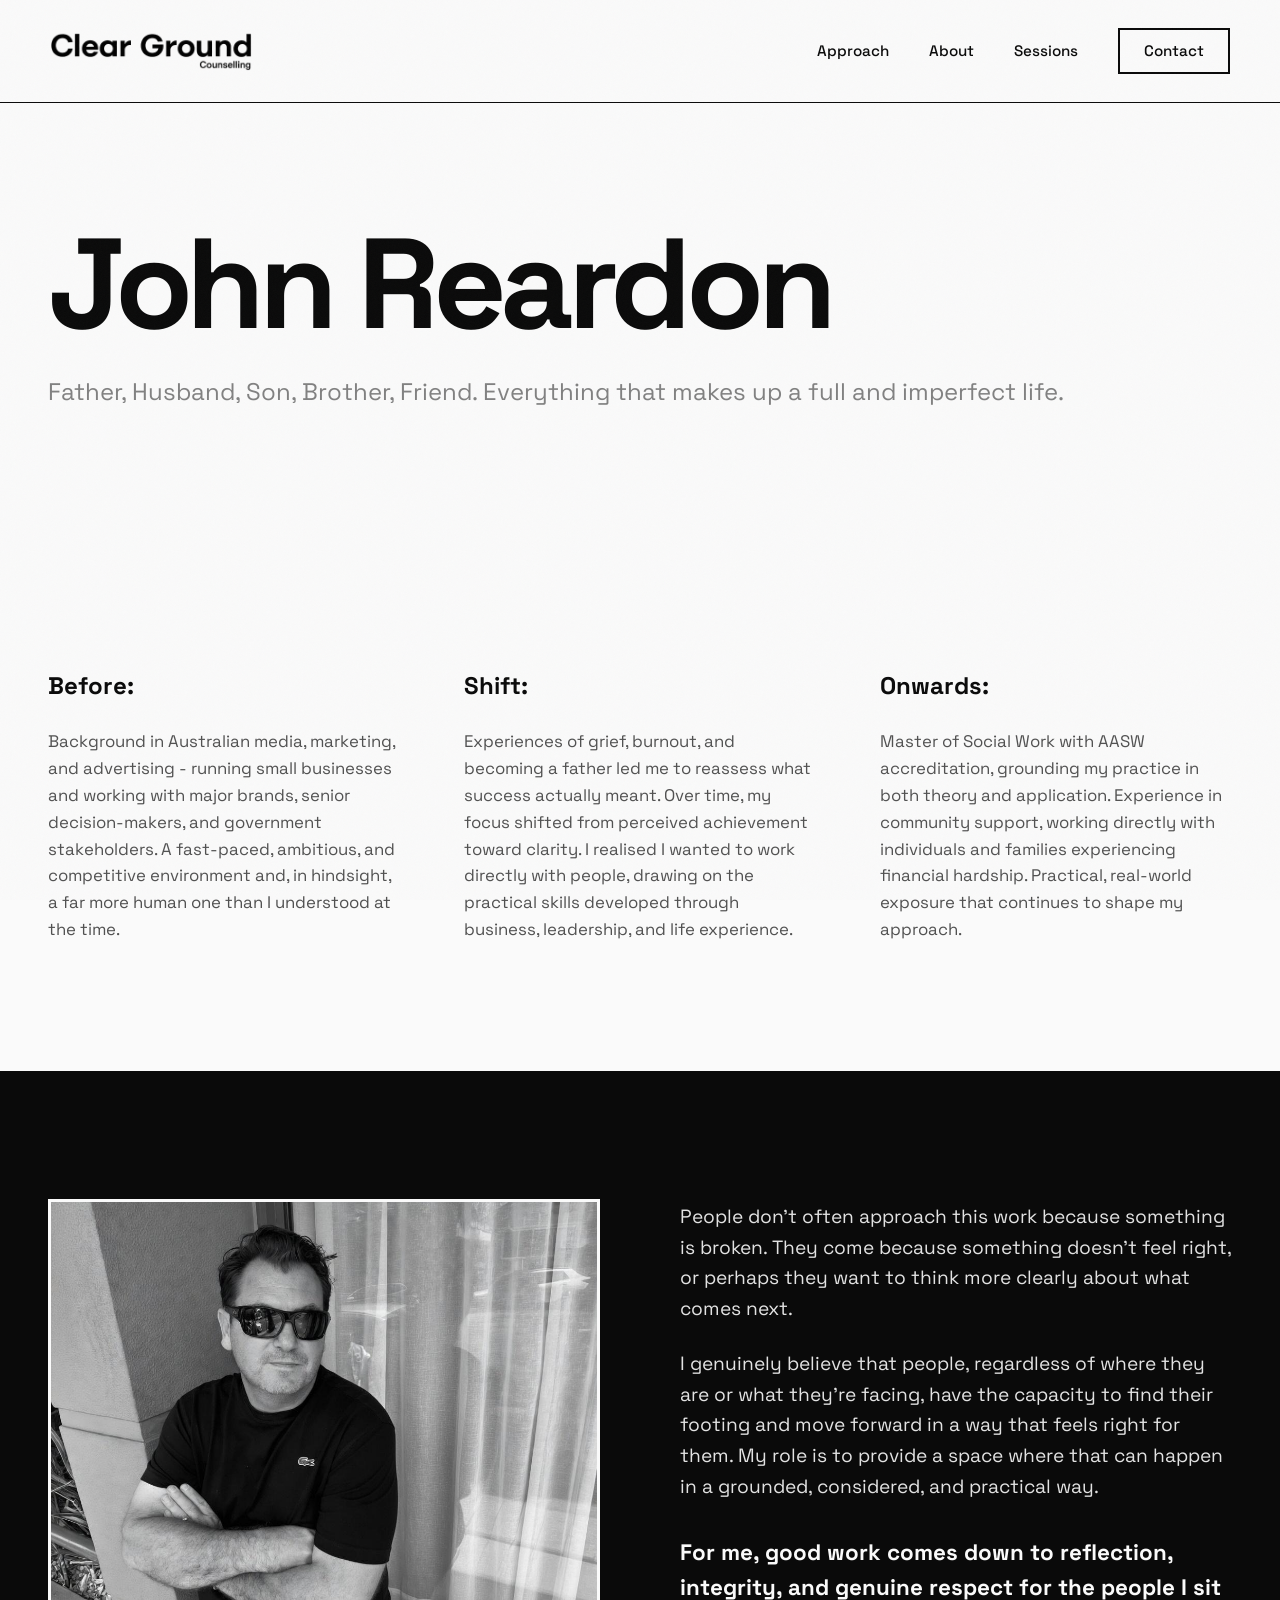
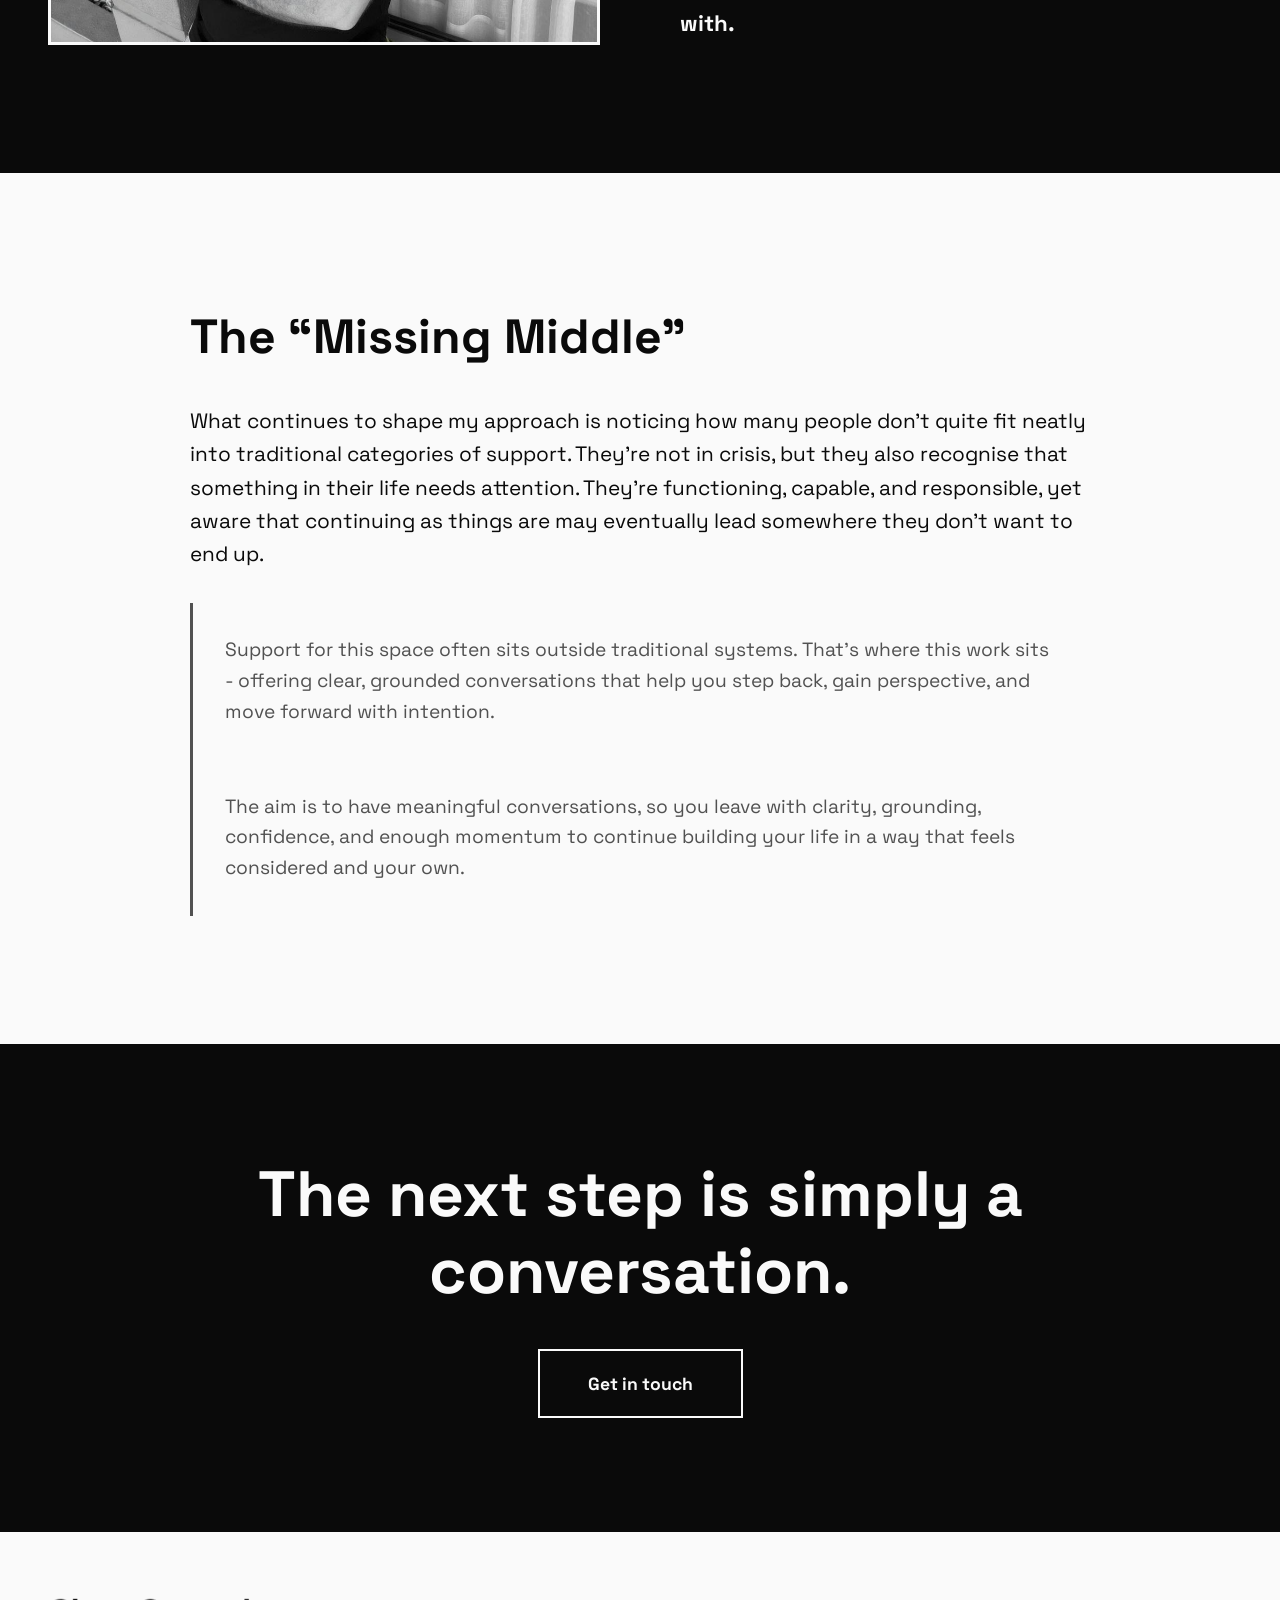
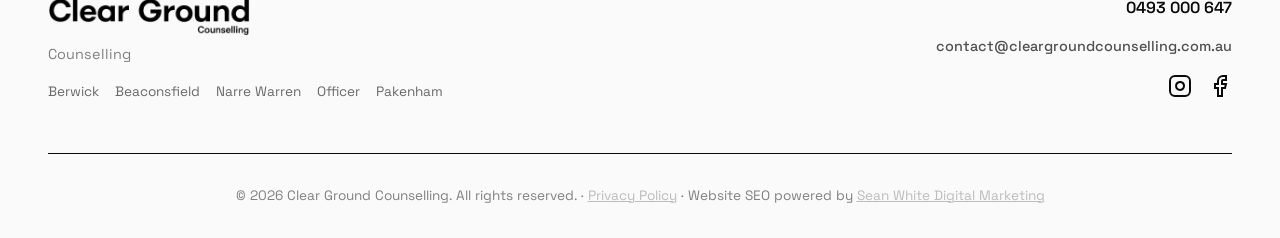
==== commit b9a00b7a: "Add files via upload" ====
--- a/about.html
+++ b/about.html
@@ -86,7 +86,14 @@
         <div class="footer-content">
             <div class="footer-left">
                 <img src="assets/logo.png" alt="Clear Ground" class="footer-logo-img">
-                <p>Counselling · Melbourne</p>
+                <p class="footer-subtitle">Counselling</p>
+                <div class="footer-locations">
+                    <a href="berwick.html">Berwick</a>
+                    <a href="beaconsfield.html">Beaconsfield</a>
+                    <a href="narre-warren.html">Narre Warren</a>
+                    <a href="officer.html">Officer</a>
+                    <a href="pakenham.html">Pakenham</a>
+                </div>
             </div>
             <div class="footer-right">
                 <a href="tel:0493000647" class="footer-phone">0493 000 647</a>
@@ -108,7 +115,7 @@
             </div>
         </div>
         <div class="footer-bottom">
-            <p>&copy; <span id="currentYear"></span> Clear Ground Counselling. All rights reserved. · <a href="privacy.html" class="footer-link">Privacy Policy</a></p>
+            <p>&copy; <span id="currentYear"></span> Clear Ground Counselling. All rights reserved. · <a href="privacy.html" class="footer-link">Privacy Policy</a> · Website SEO powered by <a href="https://www.seanw.com.au/" target="_blank" rel="noopener" class="footer-link">Sean White Digital Marketing</a></p>
         </div>
     </footer>
 
--- a/styles.css
+++ b/styles.css
@@ -545,6 +545,29 @@
 .footer-left p {
     opacity: 0.5;
     font-size: 0.9rem;
+}
+
+.footer-subtitle {
+    margin-bottom: 1rem;
+}
+
+.footer-locations {
+    display: flex;
+    flex-wrap: wrap;
+    gap: 0.5rem 1rem;
+    margin-top: 1rem;
+}
+
+.footer-locations a {
+    color: var(--black);
+    text-decoration: none;
+    font-size: 0.85rem;
+    opacity: 0.6;
+    transition: opacity 0.2s;
+}
+
+.footer-locations a:hover {
+    opacity: 1;
 }
 
 .footer-right {
@@ -2725,3 +2748,183 @@
         font-size: 0.95rem;
     }
 }
+
+
+/* LOCATION PAGES */
+.location-hero {
+    min-height: 60vh;
+    display: flex;
+    align-items: center;
+    justify-content: center;
+    padding: 12rem 3rem 6rem;
+    background: var(--black);
+    color: var(--white);
+}
+
+.location-hero-content {
+    max-width: 1000px;
+    text-align: center;
+}
+
+.location-h1 {
+    font-size: clamp(3.5rem, 8vw, 7rem);
+    font-weight: 700;
+    line-height: 1;
+    letter-spacing: -0.03em;
+    margin-bottom: 3rem;
+}
+
+.location-questions {
+    display: flex;
+    flex-direction: column;
+    gap: 1rem;
+}
+
+.location-questions p {
+    font-size: 1.4rem;
+    line-height: 1.5;
+    opacity: 0.9;
+}
+
+.location-image {
+    width: 100%;
+    height: 60vh;
+    min-height: 400px;
+    overflow: hidden;
+    border-bottom: 3px solid var(--black);
+}
+
+.location-img {
+    width: 100%;
+    height: 100%;
+    object-fit: cover;
+    display: block;
+}
+
+.location-content {
+    padding: 8rem 3rem;
+}
+
+.location-container {
+    max-width: 900px;
+    margin: 0 auto;
+}
+
+.location-intro {
+    font-size: 1.3rem;
+    font-weight: 600;
+    margin-bottom: 2.5rem;
+}
+
+.location-container p {
+    font-size: 1.1rem;
+    line-height: 1.8;
+    opacity: 0.85;
+    margin-bottom: 1.8rem;
+}
+
+.location-list {
+    list-style: none;
+    margin: 2rem 0;
+    padding-left: 1.5rem;
+}
+
+.location-list li {
+    font-size: 1.1rem;
+    line-height: 1.8;
+    opacity: 0.85;
+    padding: 0.5rem 0;
+    position: relative;
+}
+
+.location-list li:before {
+    content: "→";
+    position: absolute;
+    left: -1.5rem;
+    opacity: 0.5;
+}
+
+.location-cta {
+    font-size: 1.2rem !important;
+    font-weight: 600 !important;
+    opacity: 1 !important;
+    margin-top: 3rem !important;
+}
+
+@media (max-width: 768px) {
+    .location-hero {
+        padding: 8rem 1.5rem 4rem;
+        min-height: 50vh;
+    }
+    
+    .location-h1 {
+        font-size: clamp(2.5rem, 8vw, 4rem);
+        margin-bottom: 2rem;
+    }
+    
+    .location-questions p {
+        font-size: 1.1rem;
+    }
+    
+    .location-image {
+        height: 40vh;
+        min-height: 300px;
+        border-bottom-width: 2px;
+    }
+    
+    .location-content {
+        padding: 5rem 1.5rem;
+    }
+    
+    .location-intro {
+        font-size: 1.15rem;
+    }
+    
+    .location-container p,
+    .location-list li {
+        font-size: 1rem;
+    }
+}
+
+@media (max-width: 480px) {
+    .location-hero {
+        padding: 7rem 1rem 3rem;
+    }
+    
+    .location-h1 {
+        font-size: 2rem;
+        margin-bottom: 1.5rem;
+    }
+    
+    .location-questions {
+        gap: 0.8rem;
+    }
+    
+    .location-questions p {
+        font-size: 1rem;
+    }
+    
+    .location-image {
+        height: 35vh;
+        min-height: 250px;
+    }
+    
+    .location-content {
+        padding: 4rem 1rem;
+    }
+    
+    .location-intro {
+        font-size: 1.05rem;
+        margin-bottom: 2rem;
+    }
+    
+    .location-container p,
+    .location-list li {
+        font-size: 0.95rem;
+        line-height: 1.7;
+    }
+    
+    .location-cta {
+        font-size: 1.05rem !important;
+    }
+}
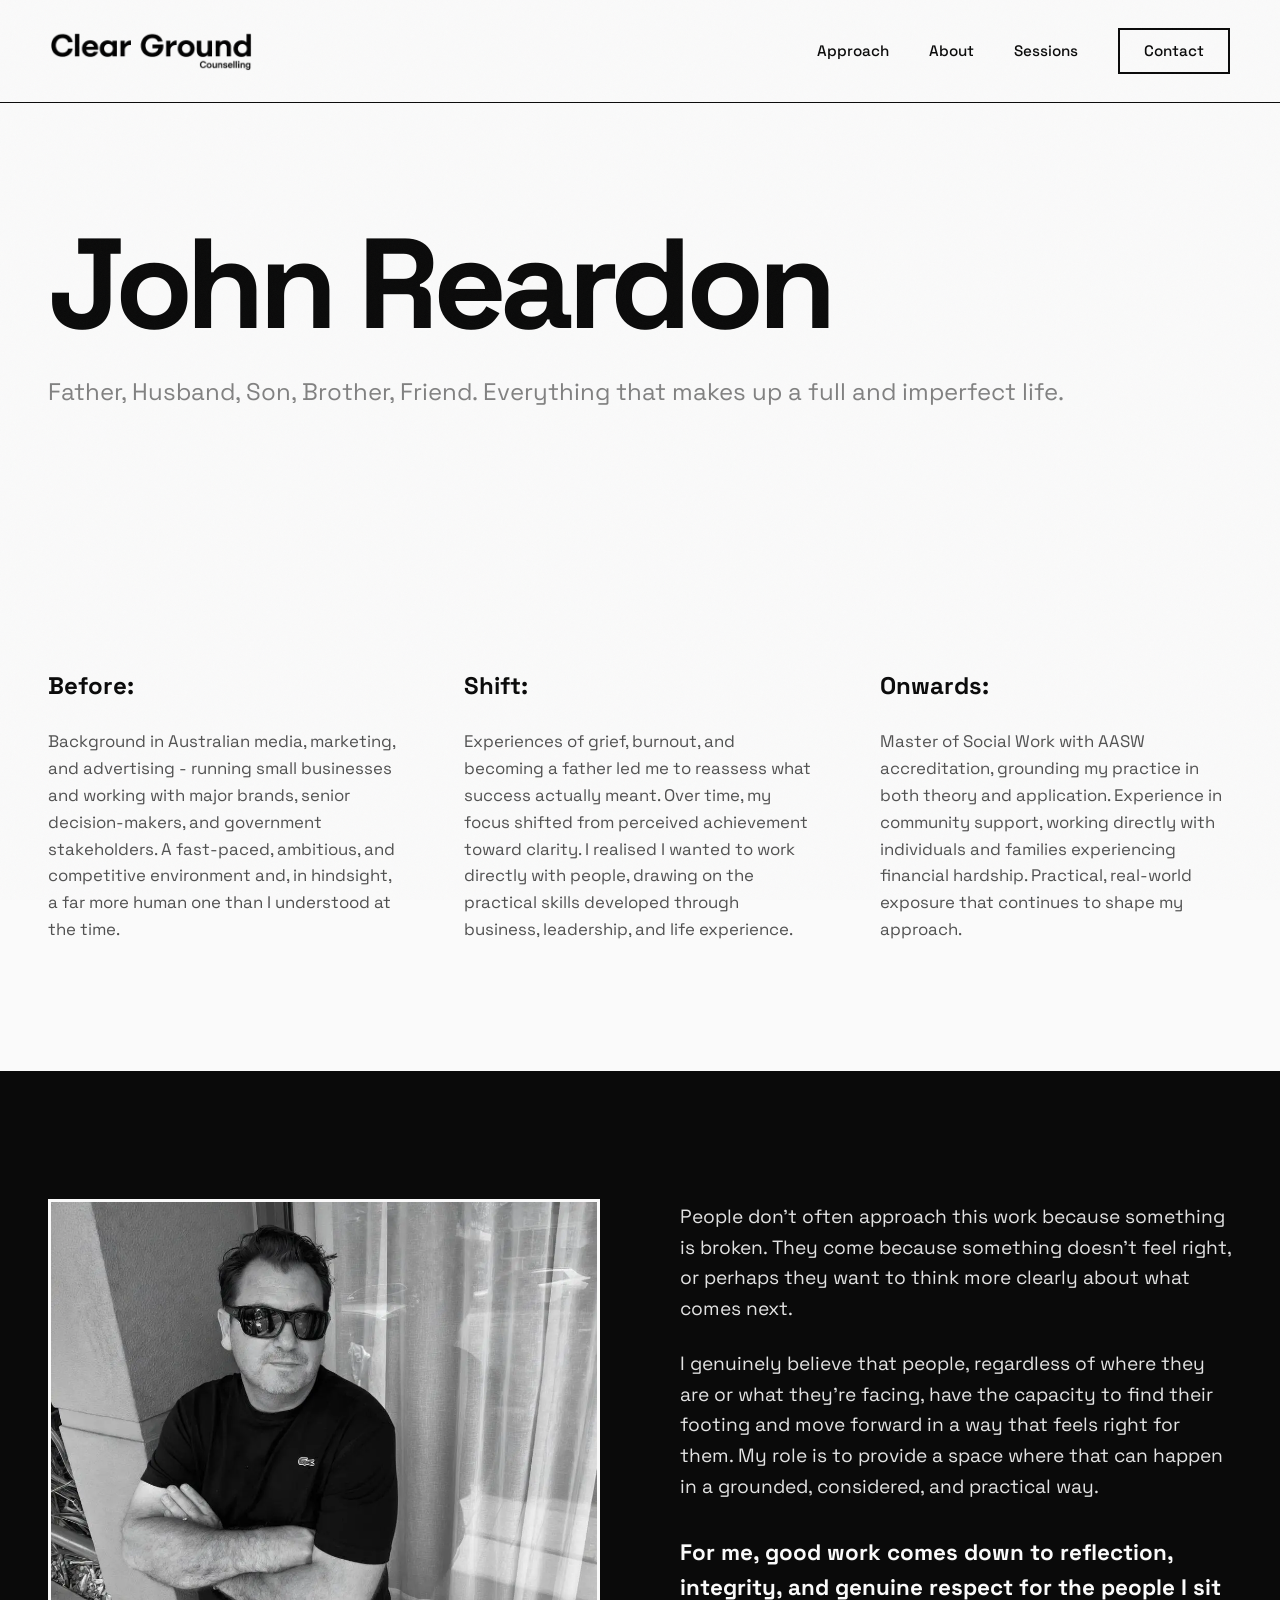
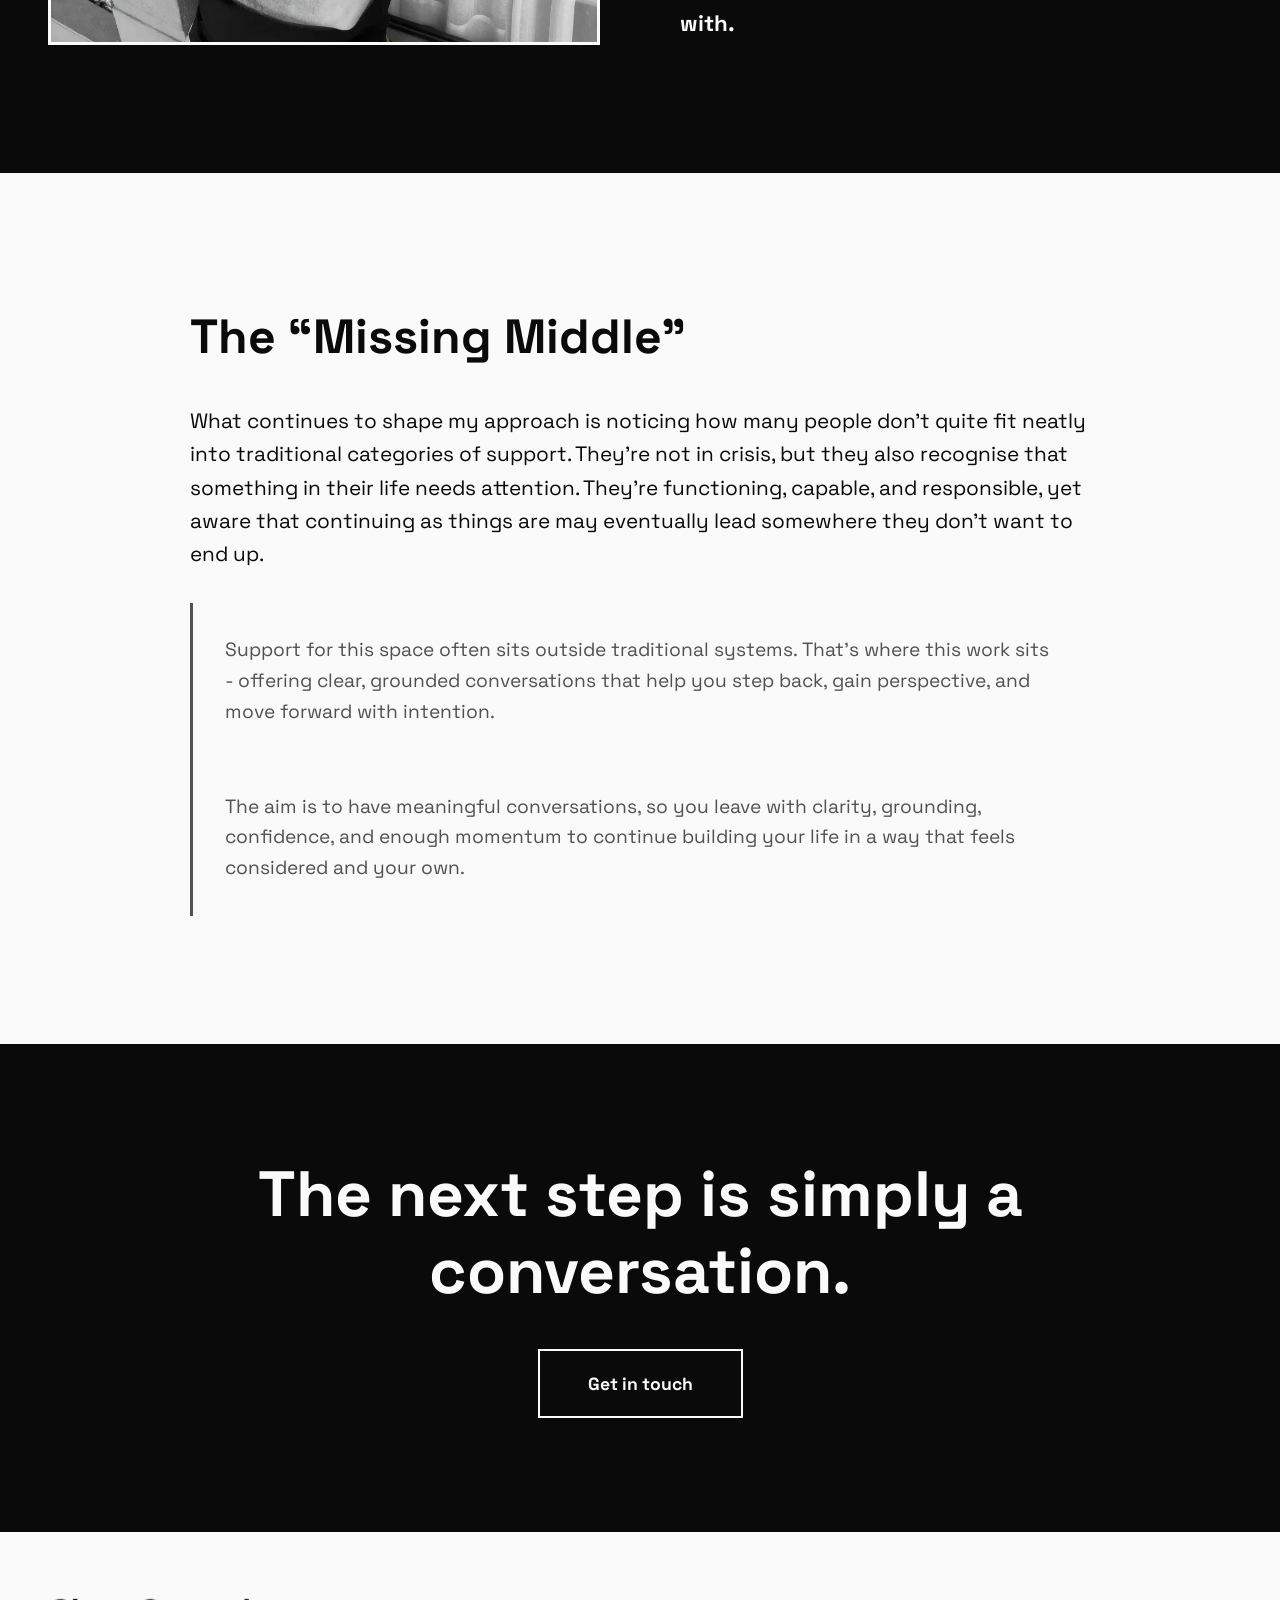
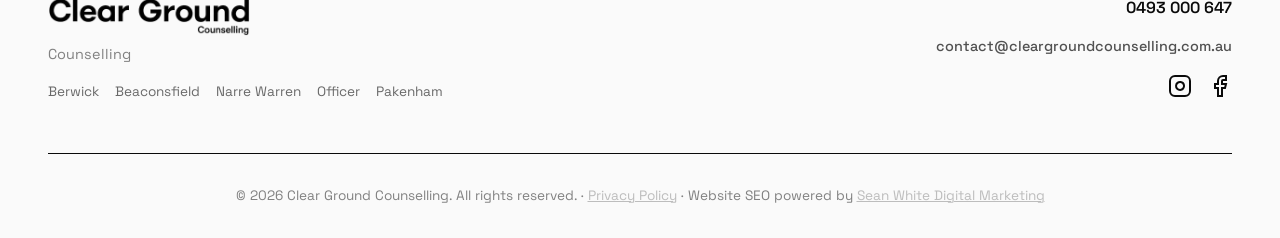
==== commit 30377ff2: "Add files via upload" ====
--- a/about.html
+++ b/about.html
@@ -3,7 +3,17 @@
 <head>
     <meta charset="UTF-8">
     <meta name="viewport" content="width=device-width, initial-scale=1.0">
-    <title>About — Clear Ground</title>
+    <meta name="description" content="About John Reardon, AASW-accredited Social Worker and Counsellor. Practical, real-world counselling approach for men in Melbourne's southeast suburbs.">
+    <meta name="keywords" content="John Reardon counsellor, AASW social worker, Melbourne counsellor, mens counsellor Melbourne">
+    
+    <meta property="og:title" content="About John Reardon — Clear Ground Counselling">
+    <meta property="og:description" content="AASW-accredited Social Worker and Counsellor providing practical, grounded support in Melbourne.">
+    <meta property="og:type" content="profile">
+    <meta property="og:url" content="https://www.cleargroundcounselling.com.au/about.html">
+    
+    <link rel="canonical" href="https://www.cleargroundcounselling.com.au/about.html">
+    
+    <title>About John Reardon — AASW Counsellor Melbourne | Clear Ground</title>
     <link rel="preconnect" href="https://fonts.googleapis.com">
     <link rel="preconnect" href="https://fonts.gstatic.com" crossorigin>
     <link href="https://fonts.googleapis.com/css2?family=Space+Grotesk:wght@300;400;500;600;700&display=swap" rel="stylesheet">
@@ -14,7 +24,7 @@
 
     <nav class="nav">
         <a href="index.html" class="nav-logo">
-            <img src="assets/logo.png" alt="Clear Ground" class="nav-logo-img">
+            <img src="assets/clear-ground-counselling-logo.webp" alt="Clear Ground Counselling Melbourne Logo" class="nav-logo-img" width="202" height="40">
         </a>
         <button class="mobile-toggle" aria-label="Toggle menu">
             <span></span>
@@ -55,7 +65,7 @@
         <section class="philosophy-section">
             <div class="philosophy-container">
                 <div class="philosophy-image">
-                    <img src="assets/image2.jpg" alt="John Reardon" class="profile-img">
+                    <img src="assets/john-reardon-aasw-social-worker.webp" alt="John Reardon AASW Social Worker Melbourne" class="profile-img" width="600" height="375">
                 </div>
                 <div class="philosophy-text">
                     <p>People don't often approach this work because something is broken. They come because something doesn't feel right, or perhaps they want to think more clearly about what comes next.</p>
@@ -85,7 +95,7 @@
     <footer class="footer">
         <div class="footer-content">
             <div class="footer-left">
-                <img src="assets/logo.png" alt="Clear Ground" class="footer-logo-img">
+                <img src="assets/clear-ground-counselling-logo.webp" alt="Clear Ground Counselling Melbourne Logo" class="footer-logo-img" width="202" height="40">
                 <p class="footer-subtitle">Counselling</p>
                 <div class="footer-locations">
                     <a href="berwick.html">Berwick</a>
--- a/styles.css
+++ b/styles.css
@@ -1,5 +1,3 @@
-/* COMPLETE REDESIGN - BOLD & UNCONVENTIONAL */
-
 * {
     margin: 0;
     padding: 0;
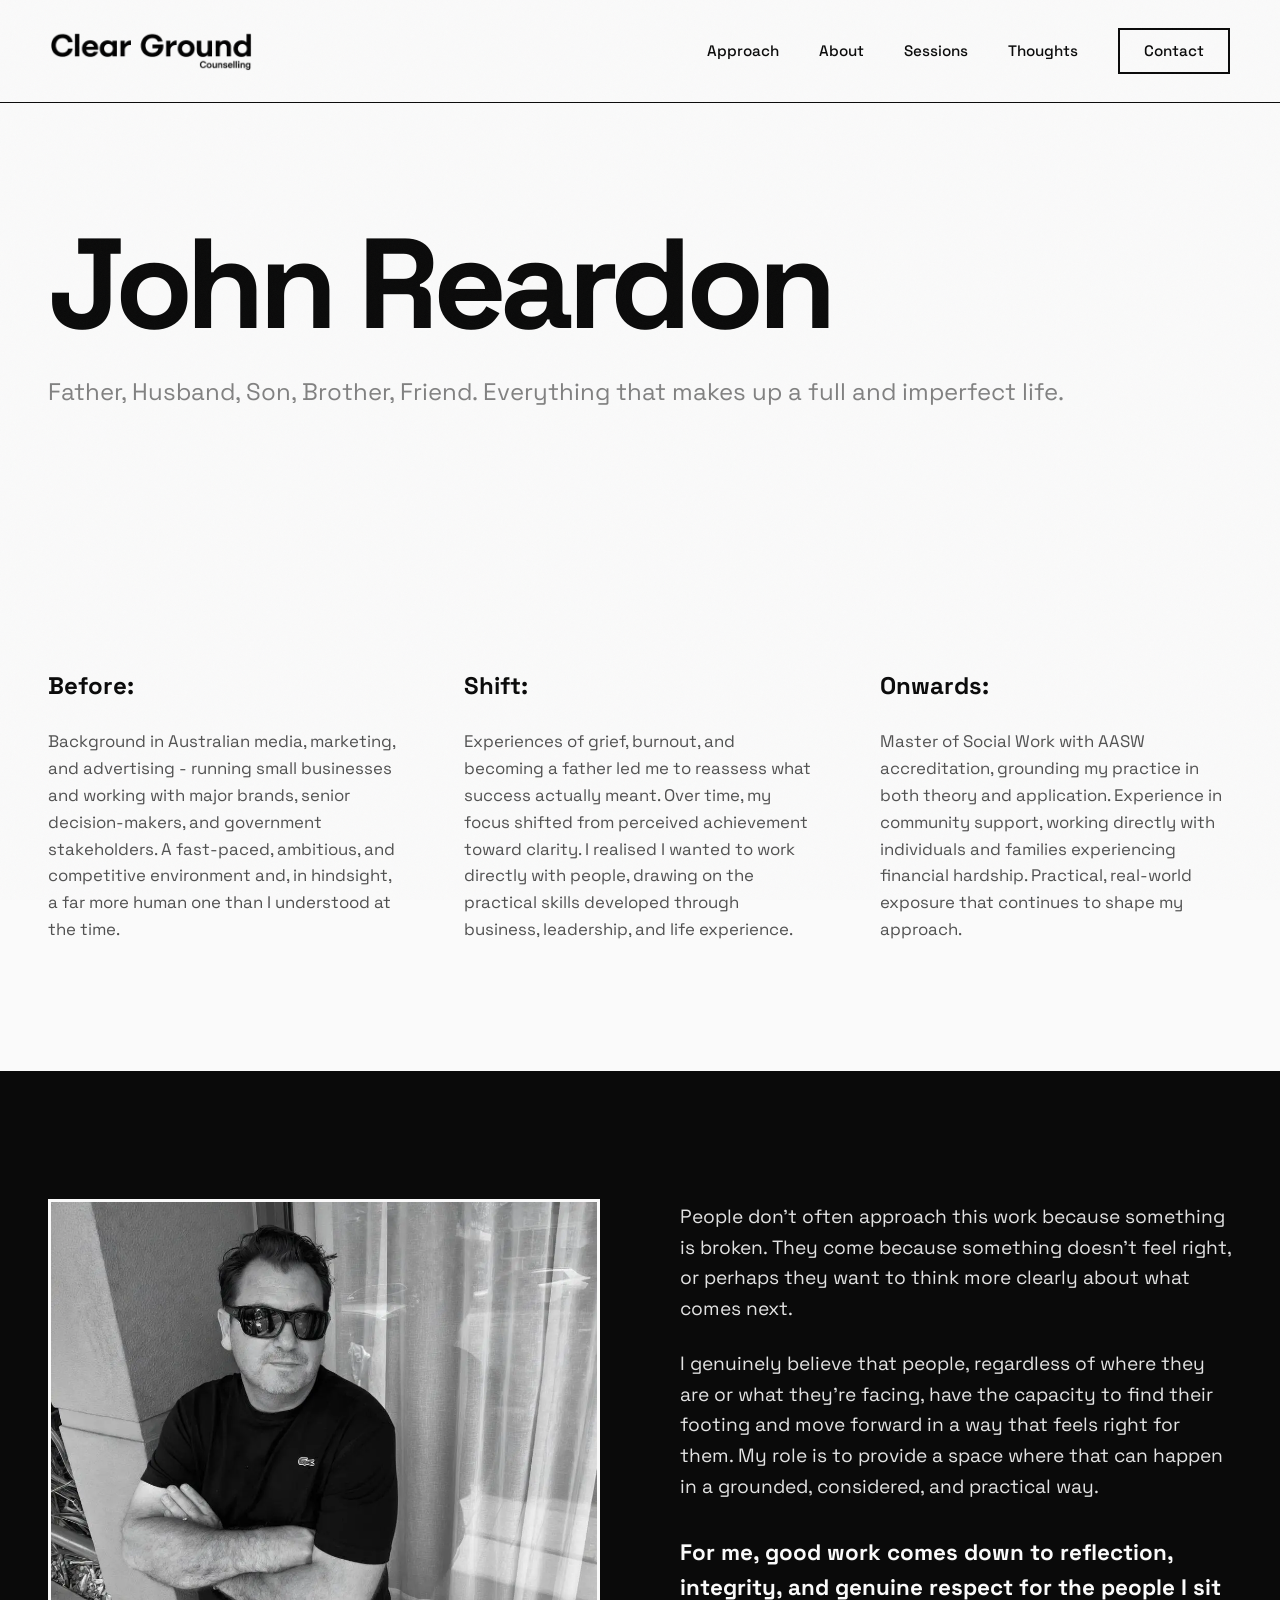
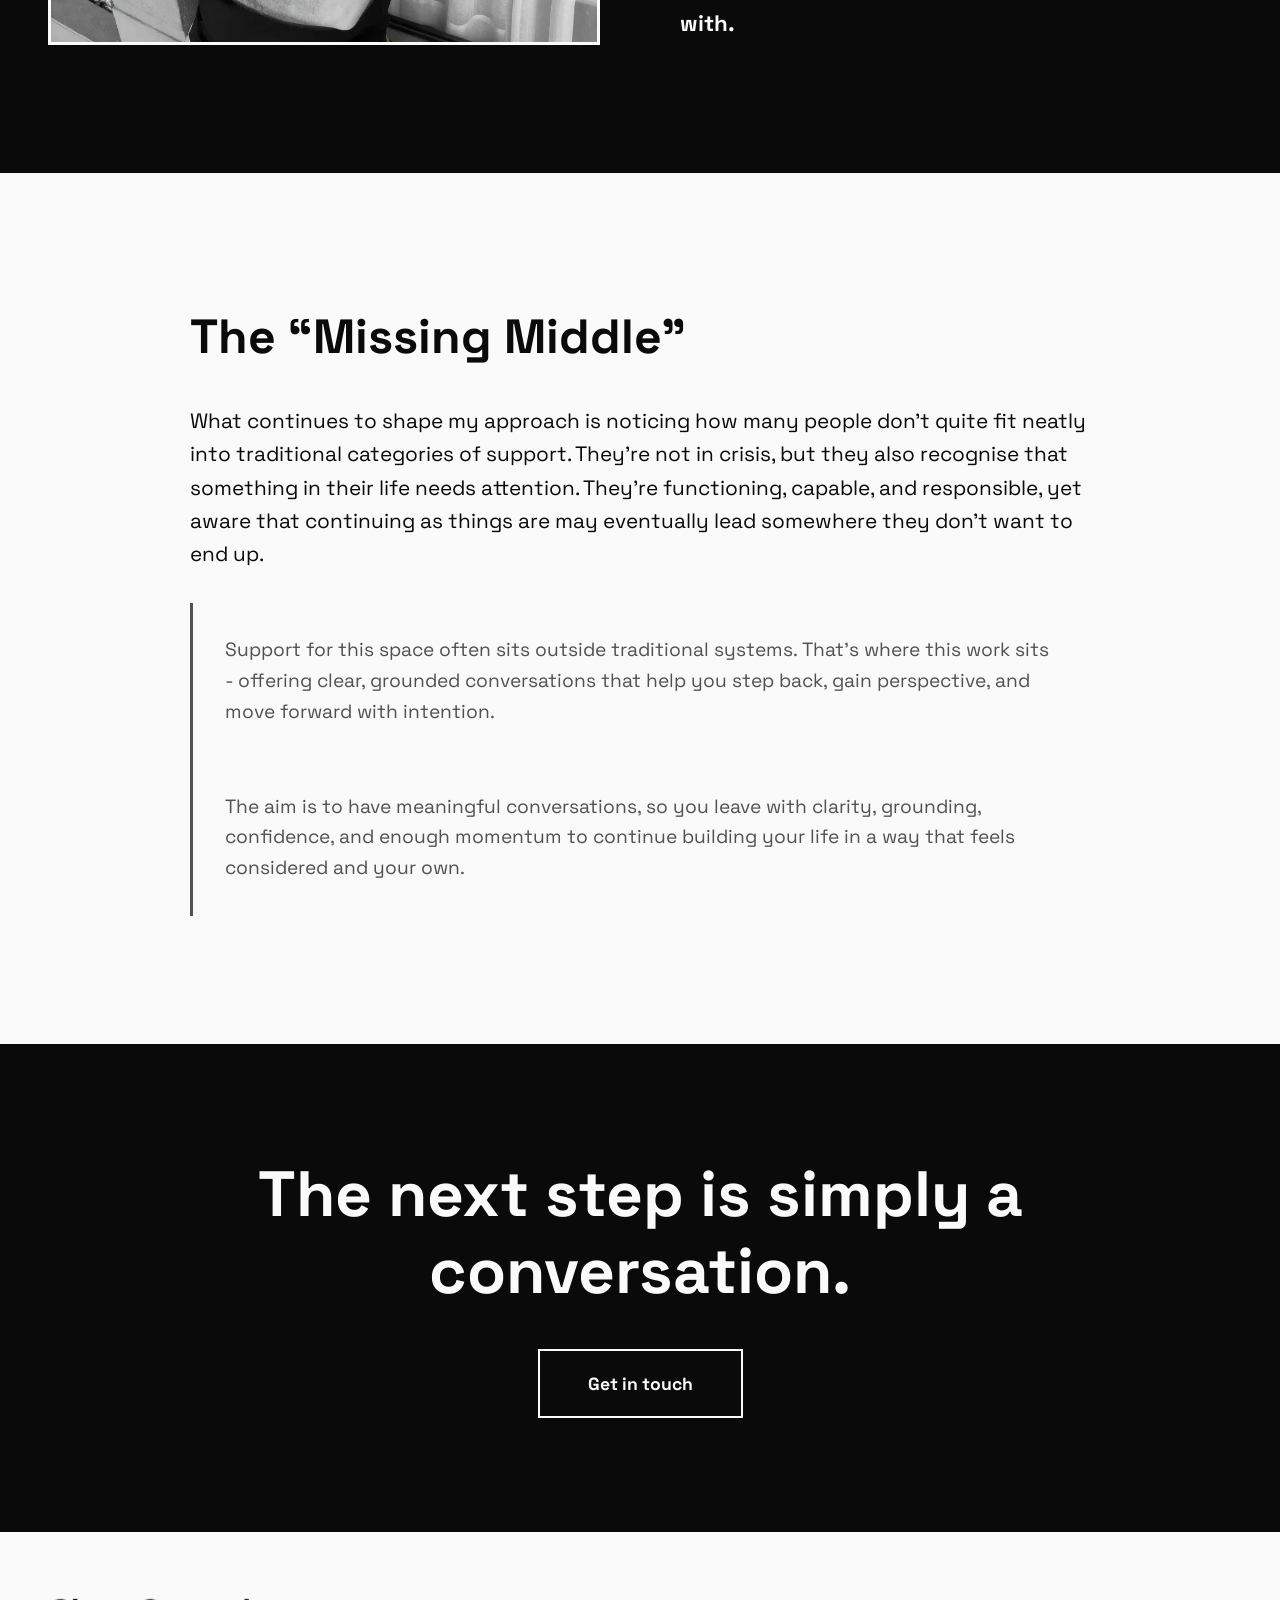
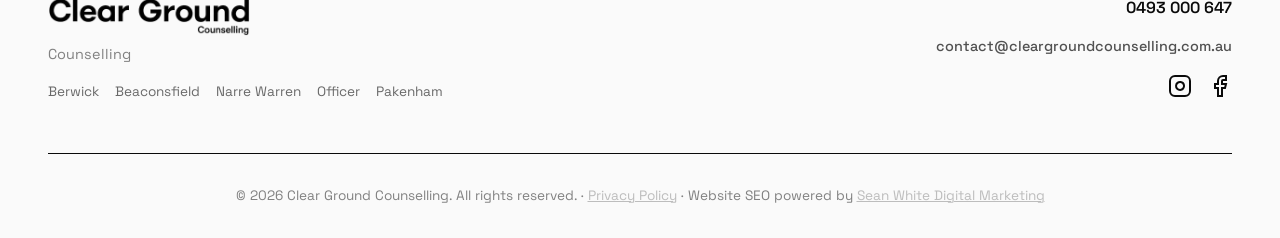
==== commit 810a5197: "Add files via upload" ====
--- a/about.html
+++ b/about.html
@@ -18,6 +18,41 @@
     <link rel="preconnect" href="https://fonts.gstatic.com" crossorigin>
     <link href="https://fonts.googleapis.com/css2?family=Space+Grotesk:wght@300;400;500;600;700&display=swap" rel="stylesheet">
     <link rel="stylesheet" href="styles.css">
+    
+    <script type="application/ld+json">
+    {
+      "@context": "https://schema.org",
+      "@type": "Person",
+      "name": "John Reardon",
+      "jobTitle": "AASW Accredited Social Worker & Counsellor",
+      "description": "AASW-accredited Social Worker and Counsellor taking a practical, real-world approach to helping people make sense of where they are - with clarity, purpose and intention.",
+      "image": "https://www.cleargroundcounselling.com.au/assets/john-reardon-aasw-social-worker.jpg",
+      "url": "https://www.cleargroundcounselling.com.au/about.html",
+      "telephone": "+61493000647",
+      "email": "contact@cleargroundcounselling.com.au",
+      "worksFor": {
+        "@type": "LocalBusiness",
+        "name": "Clear Ground Counselling",
+        "url": "https://www.cleargroundcounselling.com.au/"
+      },
+      "address": {
+        "@type": "PostalAddress",
+        "addressLocality": "Beaconsfield",
+        "addressRegion": "VIC",
+        "addressCountry": "AU"
+      },
+      "sameAs": [
+        "https://instagram.com/cleargroundcounselling",
+        "https://www.facebook.com/profile.php?id=61579432760251"
+      ],
+      "knowsAbout": [
+        "Counselling",
+        "Social Work",
+        "Mental Health",
+        "Personal Development"
+      ]
+    }
+    </script>
 </head>
 <body>
     <div class="grain"></div>
@@ -35,6 +70,7 @@
             <a href="approach.html">Approach</a>
             <a href="about.html">About</a>
             <a href="sessions.html">Sessions</a>
+            <a href="thoughts.html">Thoughts</a>
             <a href="contact.html" class="nav-contact">Contact</a>
         </div>
     </nav>
--- a/styles.css
+++ b/styles.css
@@ -2926,3 +2926,317 @@
         font-size: 1.05rem !important;
     }
 }
+
+
+/* THOUGHTS SECTION */
+.thoughts-intro {
+    padding: 6rem 3rem;
+    background: var(--black);
+    color: var(--white);
+}
+
+.thoughts-intro-container {
+    max-width: 900px;
+    margin: 0 auto;
+}
+
+.thoughts-intro-container p {
+    font-size: 1.15rem;
+    line-height: 1.7;
+    margin-bottom: 1.5rem;
+    opacity: 0.9;
+}
+
+.thoughts-signature {
+    margin-top: 4rem;
+    padding-top: 3rem;
+    border-top: 1px solid rgba(255, 255, 255, 0.2);
+}
+
+.thoughts-signature p {
+    font-size: 1rem;
+    margin-bottom: 0.5rem;
+}
+
+.signature-img {
+    max-width: 200px;
+    height: auto;
+    margin: 1.5rem 0;
+    opacity: 0.8;
+}
+
+.signature-name {
+    font-size: 1.1rem !important;
+    font-weight: 500;
+    opacity: 1 !important;
+}
+
+.thoughts-list {
+    padding: 8rem 3rem;
+}
+
+.thoughts-list-container {
+    max-width: 1200px;
+    margin: 0 auto;
+}
+
+.thoughts-list-container h2 {
+    font-size: 3rem;
+    font-weight: 700;
+    margin-bottom: 4rem;
+}
+
+.thought-cards {
+    display: grid;
+    grid-template-columns: repeat(2, 1fr);
+    gap: 2rem;
+}
+
+.thought-card {
+    padding: 3rem;
+    border: 2px solid var(--black);
+    text-decoration: none;
+    color: var(--black);
+    transition: all 0.3s;
+    display: flex;
+    flex-direction: column;
+}
+
+.thought-card:hover {
+    background: var(--black);
+    color: var(--white);
+    transform: translateY(-5px);
+}
+
+.thought-card h3 {
+    font-size: 1.8rem;
+    font-weight: 700;
+    margin-bottom: 1rem;
+    line-height: 1.2;
+}
+
+.thought-excerpt {
+    font-size: 1.05rem;
+    opacity: 0.7;
+    margin-bottom: 2rem;
+    flex-grow: 1;
+}
+
+.thought-read {
+    font-size: 1rem;
+    font-weight: 600;
+}
+
+/* ARTICLE PAGES */
+.article-hero {
+    min-height: 50vh;
+    display: flex;
+    flex-direction: column;
+    justify-content: center;
+    padding: 12rem 3rem 6rem;
+}
+
+.article-hero-content {
+    max-width: 900px;
+    margin: 0 auto;
+    width: 100%;
+}
+
+.article-back {
+    display: inline-block;
+    font-size: 0.95rem;
+    color: var(--black);
+    text-decoration: none;
+    margin-bottom: 2rem;
+    opacity: 0.6;
+    transition: opacity 0.2s;
+}
+
+.article-back:hover {
+    opacity: 1;
+}
+
+.article-h1 {
+    font-size: clamp(3rem, 8vw, 6rem);
+    font-weight: 700;
+    line-height: 1;
+    letter-spacing: -0.02em;
+    margin-bottom: 1.5rem;
+}
+
+.article-subtitle {
+    font-size: 1.5rem;
+    opacity: 0.6;
+}
+
+.article-content {
+    padding: 6rem 3rem;
+}
+
+.article-container {
+    max-width: 800px;
+    margin: 0 auto;
+}
+
+.article-quote {
+    padding: 3rem;
+    border-left: 3px solid var(--black);
+    margin-bottom: 3rem;
+    background: rgba(0, 0, 0, 0.02);
+}
+
+.article-quote p {
+    font-size: 1.4rem;
+    line-height: 1.5;
+    font-style: italic;
+    margin-bottom: 1rem;
+}
+
+.quote-author {
+    font-size: 1.1rem !important;
+    opacity: 0.6;
+    font-style: normal !important;
+}
+
+.article-container p {
+    font-size: 1.15rem;
+    line-height: 1.8;
+    margin-bottom: 1.5rem;
+}
+
+.article-note {
+    margin-top: 4rem;
+    padding-top: 3rem;
+    border-top: 1px solid var(--black);
+}
+
+.article-note p {
+    font-size: 0.95rem;
+    opacity: 0.6;
+    font-style: italic;
+}
+
+/* RESPONSIVE - THOUGHTS */
+@media (max-width: 1024px) {
+    .thought-cards {
+        grid-template-columns: 1fr;
+    }
+}
+
+@media (max-width: 768px) {
+    .thoughts-intro {
+        padding: 4rem 1.5rem;
+    }
+    
+    .thoughts-intro-container p {
+        font-size: 1.05rem;
+    }
+    
+    .signature-img {
+        max-width: 150px;
+    }
+    
+    .thoughts-list {
+        padding: 4rem 1.5rem;
+    }
+    
+    .thoughts-list-container h2 {
+        font-size: 2rem;
+        margin-bottom: 2rem;
+    }
+    
+    .thought-card {
+        padding: 2rem 1.5rem;
+    }
+    
+    .thought-card h3 {
+        font-size: 1.5rem;
+    }
+    
+    .thought-excerpt {
+        font-size: 1rem;
+    }
+    
+    .article-hero {
+        padding: 8rem 1.5rem 4rem;
+        min-height: auto;
+    }
+    
+    .article-h1 {
+        font-size: clamp(2.5rem, 8vw, 4rem);
+    }
+    
+    .article-subtitle {
+        font-size: 1.2rem;
+    }
+    
+    .article-content {
+        padding: 4rem 1.5rem;
+    }
+    
+    .article-quote {
+        padding: 2rem 1.5rem;
+    }
+    
+    .article-quote p {
+        font-size: 1.2rem;
+    }
+    
+    .article-container p {
+        font-size: 1.05rem;
+    }
+}
+
+@media (max-width: 480px) {
+    .thoughts-intro {
+        padding: 3rem 1rem;
+    }
+    
+    .thoughts-intro-container p {
+        font-size: 1rem;
+    }
+    
+    .signature-img {
+        max-width: 120px;
+    }
+    
+    .thoughts-list {
+        padding: 3rem 1rem;
+    }
+    
+    .thought-card {
+        padding: 1.5rem 1rem;
+    }
+    
+    .thought-card h3 {
+        font-size: 1.3rem;
+    }
+    
+    .article-hero {
+        padding: 7rem 1rem 3rem;
+    }
+    
+    .article-h1 {
+        font-size: 2rem;
+    }
+    
+    .article-subtitle {
+        font-size: 1.1rem;
+    }
+    
+    .article-content {
+        padding: 3rem 1rem;
+    }
+    
+    .article-quote {
+        padding: 1.5rem 1rem;
+    }
+    
+    .article-quote p {
+        font-size: 1.1rem;
+    }
+    
+    .article-container p {
+        font-size: 1rem;
+    }
+}
